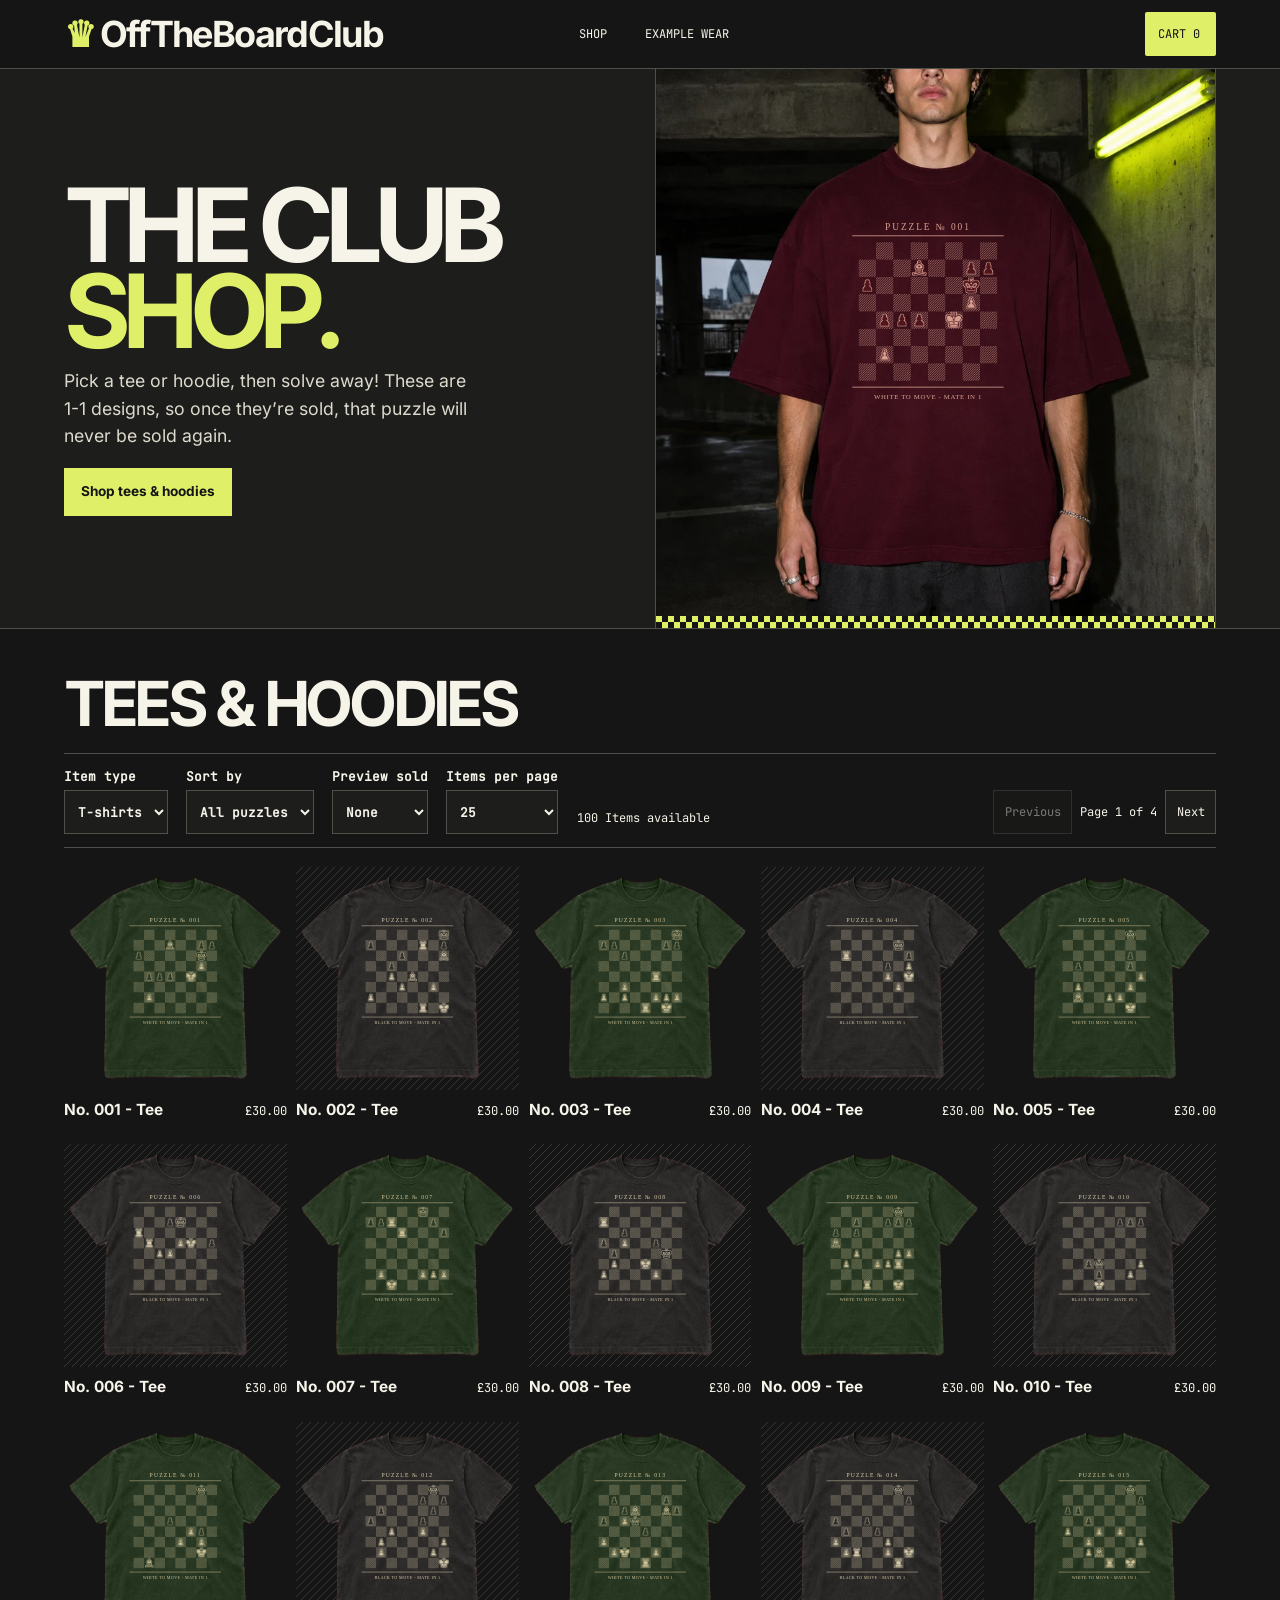
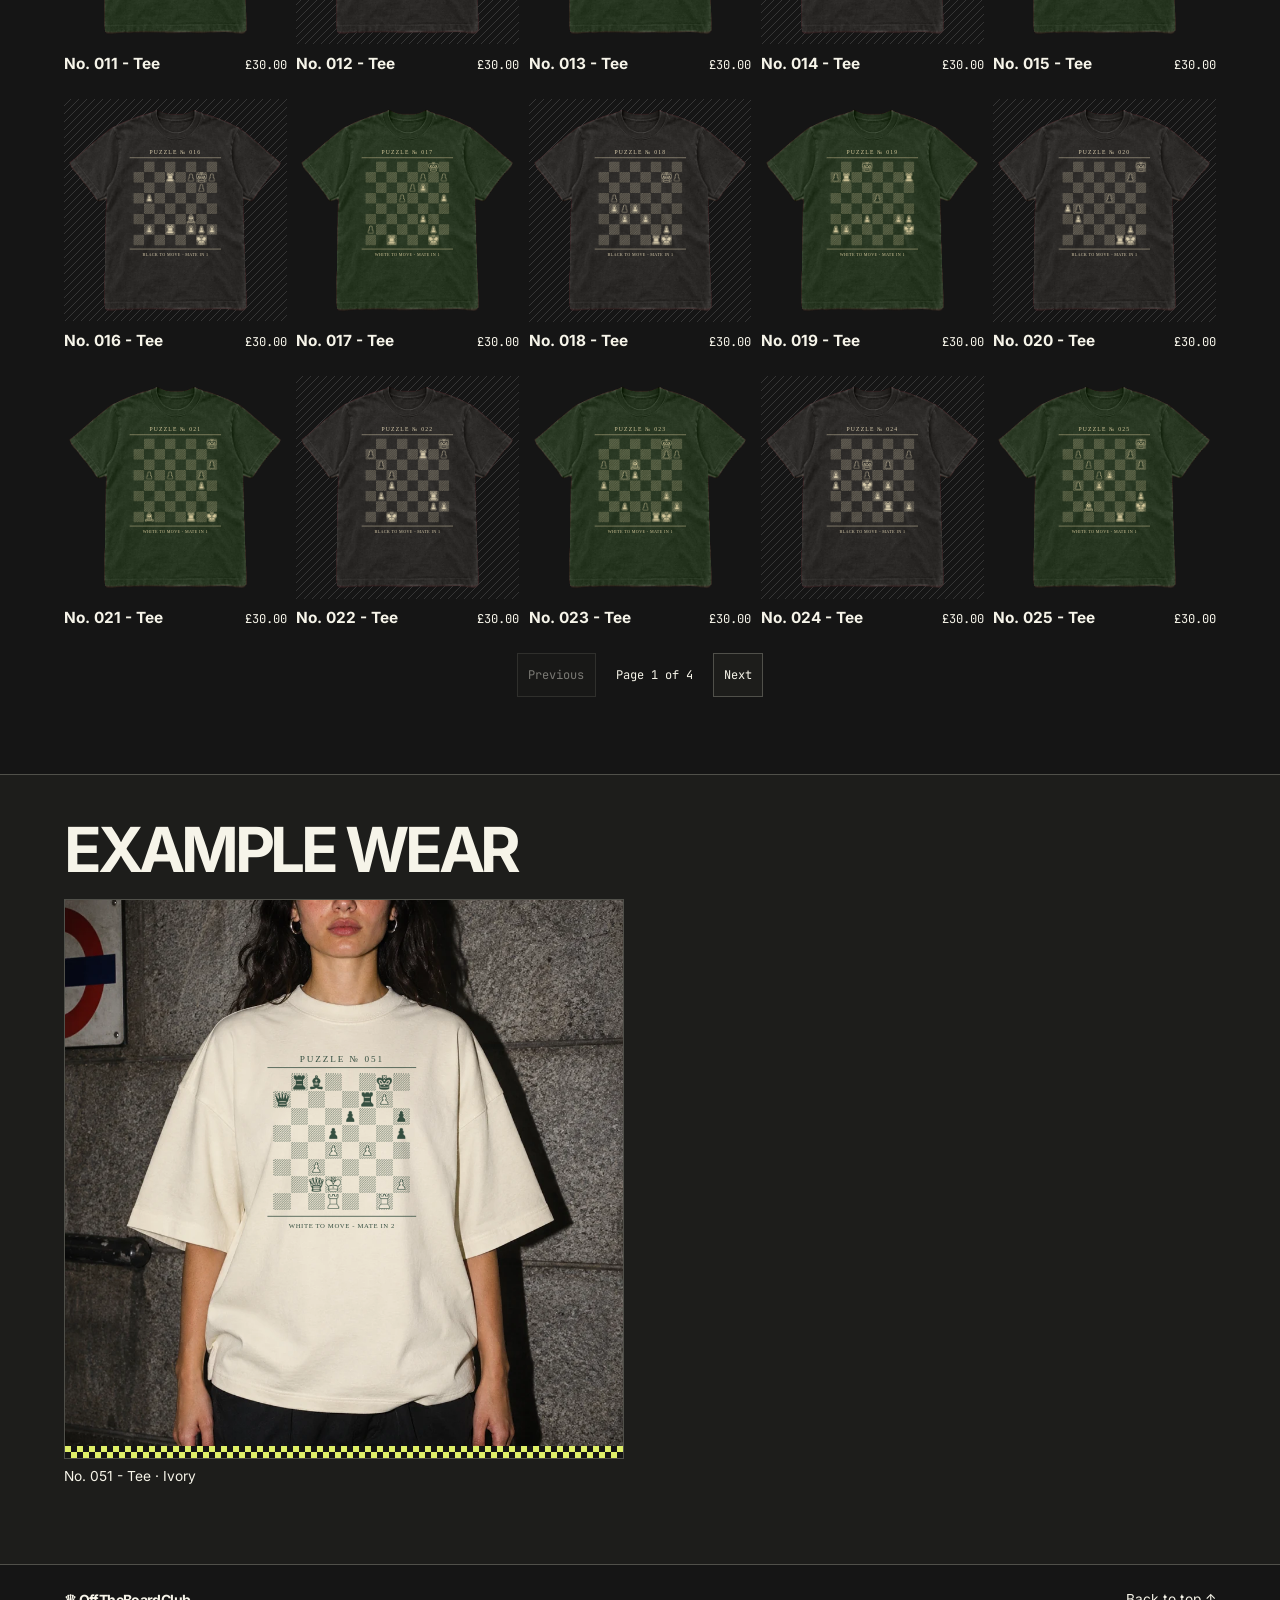
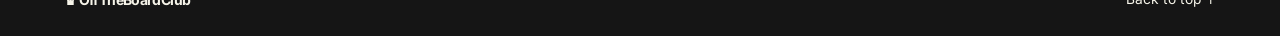
==== index.html @ acf8b376 "Right-align top catalogue pagination" ====
<!doctype html>
<html lang="en-GB">
<head>
  <meta charset="utf-8">
  <meta name="viewport" content="width=device-width, initial-scale=1, viewport-fit=cover">
  <meta name="description" content="OffTheBoardClub puzzle tees, hoodies, and an interactive chess puzzle.">
  <title>The Club Shop — OffTheBoardClub</title>
  <link rel="stylesheet" href="store.css?v=17">
  <link rel="stylesheet" href="editions.css?v=31">
  <link rel="stylesheet" href="streetwear.css?v=29">
  <script defer src="catalog.js?v=56"></script>
  <script defer src="store.js?v=60"></script>
  <script defer src="editions.js?v=62"></script>
</head>
<body class="postal streetwear" data-edition="club-shop">
<svg class="print-ink-definitions" aria-hidden="true" width="0" height="0">
  <defs>
    <filter id="print-ink-queen" x="0" y="0" width="100%" height="100%" color-interpolation-filters="sRGB"><feColorMatrix type="matrix" values="0 0 0 0 0.9098 0 0 0 0 0.6941 0 0 0 0 0.6235 -.2126 -.7152 -.0722 0 1"/></filter>
    <filter id="print-ink-pawn" x="0" y="0" width="100%" height="100%" color-interpolation-filters="sRGB"><feColorMatrix type="matrix" values="0 0 0 0 0.5020 0 0 0 0 0.8706 0 0 0 0 0.8784 -.2126 -.7152 -.0722 0 1"/></filter>
    <filter id="print-ink-knight" x="0" y="0" width="100%" height="100%" color-interpolation-filters="sRGB"><feColorMatrix type="matrix" values="0 0 0 0 0.9255 0 0 0 0 0.8745 0 0 0 0 0.7412 -.2126 -.7152 -.0722 0 1"/></filter>
    <filter id="print-ink-rook" x="0" y="0" width="100%" height="100%" color-interpolation-filters="sRGB"><feColorMatrix type="matrix" values="0 0 0 0 0.1373 0 0 0 0 0.2510 0 0 0 0 0.1961 -.2126 -.7152 -.0722 0 1"/></filter>
    <filter id="print-ink-forest" x="0" y="0" width="100%" height="100%" color-interpolation-filters="sRGB"><feColorMatrix type="matrix" values="0 0 0 0 0.8980 0 0 0 0 0.8392 0 0 0 0 0.6549 -.2126 -.7152 -.0722 0 1"/></filter>
    <filter id="print-ink-clay" x="0" y="0" width="100%" height="100%" color-interpolation-filters="sRGB"><feColorMatrix type="matrix" values="0 0 0 0 1.0000 0 0 0 0 0.9725 0 0 0 0 0.9216 -.2126 -.7152 -.0722 0 1"/></filter>
    <filter id="print-ink-oatmeal" x="0" y="0" width="100%" height="100%" color-interpolation-filters="sRGB"><feColorMatrix type="matrix" values="0 0 0 0 0.3373 0 0 0 0 0.2000 0 0 0 0 0.1608 -.2126 -.7152 -.0722 0 1"/></filter>
    <filter id="print-ink-coffee" x="0" y="0" width="100%" height="100%" color-interpolation-filters="sRGB"><feColorMatrix type="matrix" values="0 0 0 0 0.9059 0 0 0 0 0.7451 0 0 0 0 0.5176 -.2126 -.7152 -.0722 0 1"/></filter>
    <filter id="print-ink-hoodie-black" x="0" y="0" width="100%" height="100%" color-interpolation-filters="sRGB"><feColorMatrix type="matrix" values="0 0 0 0 0.9255 0 0 0 0 0.8745 0 0 0 0 0.7412 -.2126 -.7152 -.0722 0 1"/></filter>
    <filter id="print-ink-hoodie-oxblood" x="0" y="0" width="100%" height="100%" color-interpolation-filters="sRGB"><feColorMatrix type="matrix" values="0 0 0 0 0.9098 0 0 0 0 0.6941 0 0 0 0 0.6235 -.2126 -.7152 -.0722 0 1"/></filter>
    <filter id="print-ink-hoodie-forest" x="0" y="0" width="100%" height="100%" color-interpolation-filters="sRGB"><feColorMatrix type="matrix" values="0 0 0 0 0.8980 0 0 0 0 0.8392 0 0 0 0 0.6549 -.2126 -.7152 -.0722 0 1"/></filter>
    <filter id="print-ink-hoodie-oatmeal" x="0" y="0" width="100%" height="100%" color-interpolation-filters="sRGB"><feColorMatrix type="matrix" values="0 0 0 0 0.3373 0 0 0 0 0.2000 0 0 0 0 0.1608 -.2126 -.7152 -.0722 0 1"/></filter>
  </defs>
</svg>
<a class="skip" href="#main">Skip to content</a>
<div class="shop-shell" id="page-top">
  <header class="site-header">
    <a class="wordmark" href="index.html"><span aria-hidden="true">♛</span> <span class="wordmark-name">OffTheBoardClub</span></a>
    <nav class="section-nav" aria-label="On this page"><a href="#collection">Shop</a><a href="#lookbook">Example wear</a></nav>
    <div class="masthead-actions">
      <button class="bag-button" id="open-bag" type="button">Cart <span id="bag-count">0</span></button>
    </div>
  </header>
  <main id="main">
    <section class="edition-hero shop-hero" aria-labelledby="heading">
      <div class="edition-copy">
        <h1 id="heading"><span>The Club</span> <span>Shop.</span></h1>
        <p>Pick a tee or hoodie, then solve away! These are 1-1 designs, so once they’re sold, that puzzle will never be sold again.</p>
        <a class="button" href="#collection">Shop tees &amp; hoodies</a>
      </div>
      <figure><a class="puzzle-photo-link" href="puzzle/index.html?puzzle=001&amp;product=queen" aria-label="View No. 001 - Tee, Oxblood"><svg class="tee-preview" role="img" aria-label="No. 001 - Tee in Oxblood on a model: White to move · mate in 1, Puzzle ledger" viewBox="0 0 512 512" width="512" height="512">
    <image href="assets/streetwear-oxblood.webp" width="512" height="512"/>
    <g transform="translate(249 222) scale(.66) translate(-256 -240)">
      <svg x="160" y="144" width="192" height="192" viewBox="0 0 768 768" opacity=".9">
    <image href="assets/chess-template/board.png" width="768" height="768" filter="url(#print-ink-queen)"/>
    <image href="assets/chess-template/white-bishop.png" x="288" y="96" width="96" height="96" filter="url(#piece-ink-queen)"/><image href="assets/chess-template/black-pawn.png" x="576" y="96" width="96" height="96" filter="url(#piece-ink-queen)"/><image href="assets/chess-template/black-pawn.png" x="672" y="96" width="96" height="96" filter="url(#piece-ink-queen)"/><image href="assets/chess-template/black-pawn.png" x="0" y="192" width="96" height="96" filter="url(#piece-ink-queen)"/><image href="assets/chess-template/black-king.png" x="576" y="192" width="96" height="96" filter="url(#piece-ink-queen)"/><image href="assets/chess-template/white-pawn.png" x="576" y="288" width="96" height="96" filter="url(#piece-ink-queen)"/><image href="assets/chess-template/black-pawn.png" x="96" y="384" width="96" height="96" filter="url(#piece-ink-queen)"/><image href="assets/chess-template/black-pawn.png" x="192" y="384" width="96" height="96" filter="url(#piece-ink-queen)"/><image href="assets/chess-template/black-pawn.png" x="288" y="384" width="96" height="96" filter="url(#piece-ink-queen)"/><image href="assets/chess-template/white-king.png" x="480" y="384" width="96" height="96" filter="url(#piece-ink-queen)"/><image href="assets/chess-template/white-pawn.png" x="96" y="576" width="96" height="96" filter="url(#piece-ink-queen)"/>
  </svg>
      <g fill="#e8b19f" opacity=".9" text-anchor="middle" font-family="Georgia, serif">
      <text x="256" y="127" font-size="13" letter-spacing="2.7">PUZZLE № 001</text>
      <path d="M151 135H361M151 345H361" stroke="#e8b19f" stroke-width="1.1"/>
      <text x="256" y="362" font-size="9.5" letter-spacing=".85">WHITE TO MOVE - MATE IN 1</text>
    </g>
    </g>
  </svg></a></figure>
    </section>
    <section class="collection" id="collection">
      <header class="section-header"><h2 id="catalogue-title" tabindex="-1">Tees &amp; hoodies</h2></header>
      <div class="catalog-tools" aria-label="Catalogue controls">
        <label>Item type<select id="filter-garment"><option value="tee">T-shirts</option><option value="hoodie">Hoodies</option></select></label>
        <label>Sort by<select id="filter-mate"><option value="">All puzzles</option><option value="1">Mate in 1</option><option value="2">Mate in 2</option></select></label>
        <label>Preview sold<select id="preview-sold"><option value="">None</option></select></label>
        <label>Items per page<select id="catalog-page-size"><option value="25">25</option><option value="50">50</option><option value="100">100</option></select></label>
        <p id="catalog-count" role="status">100 Items available</p>
        <nav class="catalogue-pages catalogue-pages--top" data-catalog-pages aria-label="Catalogue pages above items" hidden>
          <button data-page-step="-1" type="button" aria-controls="products">Previous</button>
          <span data-catalog-page-status role="status"></span>
          <button data-page-step="1" type="button" aria-controls="products">Next</button>
        </nav>
      </div>
      <div id="products" class="products" data-checker-products data-puzzle-catalogue></div>
      <nav class="catalogue-pages" data-catalog-pages aria-label="Catalogue pages below items" hidden>
        <button data-page-step="-1" type="button" aria-controls="products">Previous</button>
        <span data-catalog-page-status></span>
        <button data-page-step="1" type="button" aria-controls="products">Next</button>
      </nav>
    </section>
    <section class="collection lookbook" id="lookbook">
      <header class="section-header"><h2>Example wear</h2></header>
      <div class="lookbook-grid">
        <figure data-worn-look="streetwear-ivory"></figure>
        <figure data-worn-look="streetwear-forest" data-hoodie-look hidden></figure>
      </div>
    </section>
  </main>
  <footer><span class="wordmark">♛ OffTheBoardClub</span><a href="#page-top">Back to top ↑</a></footer>
</div>
<dialog id="bag-dialog" aria-labelledby="bag-title"></dialog>
<div class="sr-only" id="status" role="status"></div>
</body>
</html>
---- store.css ----
@font-face{font-family:Inter;src:url(assets/Inter-400.woff2);font-weight:400;font-display:swap}
@font-face{font-family:Inter;src:url(assets/Inter-700.woff2);font-weight:700;font-display:swap}
@font-face{font-family:Garamond;src:url(assets/EBGaramond-400.woff2);font-display:swap}
@font-face{font-family:JetBrains;src:url(assets/JetBrainsMono-400.woff2);font-display:swap}
:root{--sans:Inter,Arial,sans-serif;--serif:Garamond,Georgia,serif;--mono:JetBrains,monospace}
*{box-sizing:border-box}
body{margin:0;background:var(--page);color:var(--ink);font:16px/1.55 var(--sans)}
a{color:inherit;text-underline-offset:.3em}
button{font:inherit;color:inherit;cursor:pointer}
button:disabled{opacity:.45;cursor:default}
button:focus-visible,a:focus-visible,input:focus-visible+span{outline:2px solid var(--ink);outline-offset:4px}
img{display:block;width:100%;height:auto}
h1,h2,h3,p,figure{margin:0}
h1,h2{font-family:var(--display,var(--sans));font-weight:var(--weight,700);line-height:.94;letter-spacing:var(--tracking,-.065em)}
h1{font-size:clamp(3.3rem,7.6vw,8rem)}
h2{font-size:clamp(2.35rem,5.6vw,5.5rem)}
.sr-only,.skip:not(:focus){position:absolute;width:1px;height:1px;overflow:hidden;clip-path:inset(50%)}
.skip:focus{position:absolute;z-index:3;top:.6rem;left:.6rem;padding:.65rem;background:var(--page)}
.site-header,footer{display:flex;align-items:center;justify-content:space-between;gap:1.25rem;padding:1.15rem var(--gutter);border-bottom:1px solid var(--line)}
.site-header nav{display:flex;gap:clamp(1rem,3vw,3rem)}
.site-header nav a,footer a{font-size:.86rem;text-decoration:none}
.site-header nav a:hover,footer a:hover{text-decoration:underline}
.wordmark{font-size:clamp(1rem,2.15vw,1.65rem);font-weight:700;text-decoration:none;letter-spacing:-.06em;line-height:1}
.bag-button{border:1px solid var(--line);background:transparent;padding:.55rem .8rem;white-space:nowrap}
.bag-button span{font-family:var(--mono);margin-left:.25rem}
.hero-copy{position:relative;z-index:1}
.eyebrow{font: .72rem/1.4 var(--mono);letter-spacing:.095em;text-transform:uppercase}
.hero h1{margin:1.1rem 0 1.3rem}
.intro{max-width:32ch}
.button{display:inline-flex;justify-content:space-between;align-items:center;gap:1.4rem;padding:.78rem 1rem;border:1px solid transparent;background:var(--accent);color:var(--on-accent);text-decoration:none;font-weight:700}
.button:hover{filter:brightness(.88)}
.hero .button{margin-top:1.65rem}
.campaign{position:relative;overflow:hidden;min-width:0}
.campaign img{height:100%;object-fit:cover}
.campaign figcaption{position:absolute;bottom:0;left:0;display:flex;justify-content:space-between;gap:1rem;width:100%;padding:.6rem .85rem;background:var(--caption,#141414);color:var(--caption-ink,#fff);font:.7rem/1.3 var(--mono)}
.collection{padding:clamp(2.6rem,6vw,6.5rem) var(--gutter)}
.section-header{display:flex;align-items:end;justify-content:space-between;gap:1rem;margin-bottom:1.75rem}
.section-header p{font:.72rem/1.35 var(--mono)}
.products{display:grid;grid-template-columns:repeat(4,minmax(0,1fr));gap:clamp(.75rem,2vw,2rem)}
.product{min-width:0}
.product-photo{display:block;width:100%;padding:0;border:0;background:#d6cbc0;overflow:hidden}
.product-photo .tee-preview{transition:transform .3s ease}
.product-photo:hover .tee-preview{transform:scale(1.045)}
.product-info{display:grid;grid-template-columns:1fr auto;gap:.2rem .55rem;margin:.8rem 0;font-size:.9rem}
.product-info h3{font-size:inherit;line-height:1.3}
.product-info p{font-size:.8rem}
.product-info>span{font-family:var(--mono);font-size:.76rem}
.quick{display:flex;justify-content:space-between;align-items:center;min-height:44px;width:100%;padding:.45rem 0;border:0;border-top:1px solid var(--line);background:none;text-align:left;font-size:.82rem}
.quick:hover{text-decoration:underline}
.story{display:grid;grid-template-columns:1fr 1fr;align-items:center;gap:clamp(1.5rem,6vw,7rem);padding:clamp(2rem,5vw,5rem) var(--gutter);background:var(--panel)}
.story img{aspect-ratio:4/3;object-fit:cover}
.story h2{margin:.65rem 0 1rem}
.story p:not(.eyebrow){max-width:45ch}
.story a{display:inline-block;margin-top:1.1rem;font-size:.9rem}
footer{border-top:1px solid var(--line);border-bottom:0;padding-block:1.7rem}
dialog{color:var(--ink);background:var(--page);border:1px solid var(--line);max-height:calc(100dvh - 2rem);padding:0;overscroll-behavior:contain}
dialog::backdrop{background:#08080ac2}
dialog .close{position:absolute;top:.55rem;right:.55rem;z-index:1;width:44px;height:44px;border:1px solid var(--line);background:var(--page);font-size:1.55rem;line-height:1}
#product-dialog{width:min(760px,calc(100% - 2rem))}
#product-dialog[open]{display:grid;grid-template-columns:1fr 1fr;align-items:center}
.product-detail{padding:2.5rem 1.45rem 1.5rem}
dialog h2{font-size:clamp(2rem,4vw,3.25rem);margin:.3rem 0 .85rem}
.product-detail p+p{margin-top:.65rem}
fieldset{border:0;padding:0;margin:1rem 0 .7rem}
legend{padding:0;margin-bottom:.45rem;font-weight:700;font-size:.85rem}
.sizes{display:flex;flex-wrap:wrap;gap:.35rem}
.sizes label{position:relative;cursor:pointer}
.sizes input{position:absolute;opacity:0}
.sizes span{display:grid;place-items:center;min-width:43px;min-height:43px;border:1px solid var(--line);font-size:.8rem}
.sizes input:checked+span{background:var(--accent);color:var(--on-accent)}
#size-status{block-size:2lh;overflow:auto;font-size:.78rem;}
#bag-dialog{width:min(500px,100%);max-width:100%;height:100dvh;max-height:100dvh;margin:0 0 0 auto;padding:3.5rem 1.4rem 1.4rem}
#bag-dialog .button{margin-top:1rem;width:100%}
.bag-list{list-style:none;padding:0;margin:1.4rem 0}
.bag-line{display:grid;grid-template-columns:64px minmax(0,1fr) auto;gap:.65rem;padding:.85rem 0;border-top:1px solid var(--line);font-size:.9rem}
.bag-line p{font-size:.8rem}
.quantity{display:flex;gap:.6rem;align-items:center;margin-top:.4rem}
.quantity button{font-size:1.1rem;width:44px;height:44px;background:none;border:1px solid var(--line)}
.subtotal{display:flex;justify-content:space-between;border-top:1px solid var(--line);padding-top:.75rem;margin-bottom:.85rem}

.postal{--page:#f4e6d2;--ink:#542719;--line:#a67863;--panel:#e8cbb0;--accent:#812c26;--on-accent:#fff5e7;--gutter:clamp(1rem,6vw,7rem);--display:var(--serif);--weight:400;--tracking:-.055em;--caption:#7b2f25;--caption-ink:#fff5e7}
.postal .site-header{border-top:7px solid var(--ink)}
.postal .wordmark{font:400 clamp(1.2rem,3vw,2.05rem)/1 var(--serif)}
.postal .hero{padding:clamp(1.1rem,4.5vw,4.5rem) var(--gutter);background:repeating-linear-gradient(0deg,#0000 0 5px,#6c301106 5px 6px)}
.postal-card{display:grid;grid-template-columns:1fr .93fr;align-items:stretch;padding:clamp(.55rem,2vw,1.35rem);transform:rotate(var(--postcard-angle,0deg));border:1px solid var(--line);background:#fbefdb;box-shadow:6px 6px 0 #6e3e3422}
.postal .hero-copy{align-self:center;padding:clamp(1.2rem,5vw,5.5rem)}
.postal .campaign{min-height:430px;border:5px solid #fbefdb;outline:1px dashed var(--line);outline-offset:-1px}
.postal .campaign img{position:absolute;inset:0;object-position:center 35%}
.postal .collection{border-top:1px dashed var(--line)}
.postal .products{grid-template-columns:repeat(2,minmax(0,1fr));max-width:960px;margin:auto;gap:clamp(1rem,3vw,2.5rem)}
.postal .product{padding:.65rem;background:#fbefdb;border:1px solid var(--line)}
.postal .story img{filter:sepia(.35)}
---- editions.css ----
.postal {
  --page: #faf5ec;
  --panel: #f3e8d7;
  --ink: #37231d;
  --line: #b99e89;
  --accent: #792e2c;
  --on-accent: #fff8ed;
  --paper-light: #fffbf4;
  --oxblood: #742b2c;
  --content-width: 72rem;
  --edge-space: clamp(.875rem, 4.4vw, 3.25rem);
  --gutter: max(var(--edge-space), calc((100% - var(--content-width)) / 2));
  --section-space: clamp(2.75rem, 6vw, 5.75rem);
  --column-gap: clamp(1.5rem, 5vw, 4.75rem);
  --card-gap: clamp(.75rem, 2.5vw, 2rem);
  --control-height: 2.75rem;
  --control-gap: clamp(.25rem, .8vw, .75rem);
  --nav-cell: clamp(4.25rem, 7vw, 6rem);
}
.folio-page > .site-header {
  z-index: 4;
  display: grid;
  /* Equal flanks hold the navigation on the content midpoint. */
  grid-template-columns: minmax(0, 1fr) max-content minmax(0, 1fr);
  grid-template-areas: "brand navigation actions";
  gap: .25rem var(--control-gap);
  min-height: 4rem;
  padding-block: .5rem;
  border-top: 0;
  border-color: #d9c7b8;
}
.postal .wordmark { font-size: clamp(1.25rem, 2.85vw, 1.85rem); letter-spacing: -.045em; }
.postal .site-header .wordmark {
  grid-area: brand;
  display: inline-flex;
  align-items: center;
  gap: .32rem;
  width: fit-content;
  max-width: 100%;
  min-height: var(--control-height);
  font-size: clamp(1.5625rem, 3.5625vw, 2.3125rem);
}
.site-header .wordmark [aria-hidden="true"] { color: var(--accent); }
.wordmark-name { min-width: 0; }
.wordmark-name small {
  display: block;
  margin-top: .2rem;
  font-size: .55em;
  letter-spacing: normal;
  line-height: 1.15;
}
.site-header .section-nav {
  grid-area: navigation;
  display: grid;
  grid-auto-flow: column;
  grid-auto-columns: var(--nav-cell);
  justify-self: center;
  align-items: center;
  gap: var(--control-gap);
}
.masthead-actions {
  grid-area: actions;
  display: flex;
  align-items: center;
  justify-self: end;
  gap: var(--control-gap);
}
.section-nav a, .edition-menu summary {
  display: inline-flex;
  align-items: center;
  justify-content: center;
  gap: .32rem;
  min-height: var(--control-height);
  padding-inline: .56rem;
  border-radius: 2px;
  font-size: .82rem;
  white-space: nowrap;
}
.site-header .section-nav a:hover, .edition-menu summary:hover,
.section-nav a[aria-current="location"], .edition-menu[open] summary {
  background: var(--panel);
  color: var(--accent);
  text-decoration: none;
}
.section-nav a[aria-current="location"] { box-shadow: inset 0 -2px var(--accent); }
.edition-menu { position: relative; }
.edition-menu summary { cursor: pointer; list-style: none; }
.edition-menu summary::-webkit-details-marker { display: none; }
.edition-menu[open] summary span { transform: rotate(180deg); }
.edition-menu summary:focus-visible { outline: 2px solid var(--ink); outline-offset: 2px; }
.edition-menu ul {
  position: absolute;
  right: 0;
  top: calc(100% + .35rem);
  width: max-content;
  min-width: 11rem;
  margin: 0;
  padding: .3rem;
  list-style: none;
  border: 1px solid var(--line);
  background: var(--paper-light);
  box-shadow: 0 6px 22px #4a201820;
}
.edition-menu li a {
  display: flex;
  align-items: center;
  min-height: 42px;
  padding: .45rem .65rem;
  font-size: .82rem;
  text-decoration: none;
}
.edition-menu li a:hover, .edition-menu a[aria-current="page"] { background: var(--panel); text-decoration: underline; }
.edition-menu-overview { margin-top: .2rem; border-top: 1px solid #d9c7b8; }
.postal .bag-button {
  display: inline-flex;
  align-items: center;
  justify-content: center;
  min-height: var(--control-height);
  white-space: nowrap;
  font-variant-numeric: tabular-nums;
  padding: .4rem .75rem;
  border-color: transparent;
  border-radius: 2px;
  background: var(--accent);
  color: var(--on-accent);
  font-size: .8rem;
}
.postal .bag-button:hover { background: #632524; }
.bag-button span { margin-left: .2rem; min-inline-size: 2ch; text-align: center; }
.postal footer { border-color: #d9c7b8; }

.edition-hero {
  display: grid;
  align-items: center;
  gap: var(--column-gap);
  padding: var(--section-space) var(--gutter);
}
.edition-copy h1, [data-edition="problem-sheet"] #puzzle-title {
  margin: 0 0 .85rem;
  font-size: clamp(3.25rem, 7.35vw, 7.35rem);
  line-height: .86;
  letter-spacing: -.068em;
}
.edition-copy h1 em { color: var(--accent); font-weight: inherit; }
.edition-copy > p {
  max-width: 34ch;
  font-size: clamp(.95rem, 1.4vw, 1.1rem);
  line-height: 1.55;
}
.edition-copy .button { margin-top: 1.15rem; }
.button { min-height: var(--control-height); border-radius: 2px; font-size: .85rem; }
.edition-hero figure { min-width: 0; }
.edition-hero figcaption { font: .72rem/1.45 var(--mono); }
.postal .collection {
  padding: var(--section-space) var(--gutter);
  border-top: 1px solid #d9c7b8;
}
.postal .section-header { margin-bottom: 1.3rem; }
.postal .section-header h2, .fit-sheet h2, .puzzle-copy h2 { font-size: clamp(2.35rem, 4.85vw, 4.65rem); }
.postal .products {
  grid-template-columns: repeat(4, minmax(0, 1fr));
  gap: var(--card-gap);
  max-width: none;
}
.postal .product {
  display: grid;
  grid-template-rows: auto 1fr auto;
  padding: 0;
  border: 0;
  background: none;
}
.postal .product-photo { border-radius: 2px; }
.postal .product-photo:focus-visible .tee-preview { transform: scale(1.045); }
.print-ink-definitions { position: absolute; }
.tee-preview {
  display: block;
  width: 100%;
  height: auto;
  aspect-ratio: 1;
  background: #e9daca;
}
.print-field { display: grid; gap: .3rem; margin-top: .7rem; font-size: .82rem; font-weight: 700; }
.print-field select { width: 100%; min-width: 0; font-weight: 400; }
.product-visual { min-width: 0; }
.bag-line .tee-preview { align-self: start; }
.product-detail { min-width: 0; }

.postal .product-info { margin: .8rem 0 .45rem; }
.postal .product-info h3 { font-size: .88rem; }
.postal .quick { font: .79rem var(--sans); }
.postal .product[hidden], .postcard-faces [hidden], .puzzle-stamp[hidden] { display: none; }

.postal select, .postal input[type="number"] {
  min-height: var(--control-height);
  max-width: 100%;
  padding: .4rem .55rem;
  border: 1px solid var(--line);
  border-radius: 2px;
  background: var(--paper-light);
  color: var(--ink);
  font: inherit;
}
.postal :is(select, input):focus-visible { outline: 2px solid var(--ink); outline-offset: 2px; }
.postal .chess-puzzle {
  gap: var(--column-gap);
  padding: var(--section-space) var(--gutter);
  border-block: 1px solid #d9c7b8;
}
.puzzle-copy h2 { margin-top: 0; }
.puzzle-credit { font-size: .76rem; }
.puzzle-actions button { border-radius: 2px; font-size: .77rem; }
.puzzle-board { width: min(100%, 25rem); box-shadow: none; }
.puzzle-result {
  position: relative;
  display: grid;
  justify-items: start;
  gap: .5rem;
}
.puzzle-result:has(.promotion-choices:not([hidden])) {
  padding-top: .75rem;
}
.puzzle-result:has(.puzzle-feedback:not(:empty), .puzzle-stamp:not([hidden])) {
  padding-top: calc(1.5rem + 1px);
}
.puzzle-result::before {
  content: "";
  position: absolute;
  inset: .75rem 0 auto;
  border-top: 1px solid var(--line);
  opacity: 0;
  pointer-events: none;
}
.puzzle-result:has(.puzzle-feedback:not(:empty), .puzzle-stamp:not([hidden]))::before {
  opacity: 1;
}
@media (prefers-reduced-motion: no-preference) {
  .puzzle-result::before { transition: opacity .2s ease; }
}
.puzzle-result .puzzle-feedback {
  min-height: 0;
  margin: 0;
  font-size: .86rem;
}
/* Keep the empty live region mounted without reserving space for it. */
.puzzle-result .puzzle-feedback:empty { position: absolute; }
.puzzle-result .promotion-choices {
  grid-template-columns: repeat(4, minmax(0, 1fr));
  width: min(100%, 19rem);
  margin: 0;
}
.puzzle-result .promotion-choices:not([hidden]) { display: grid; }
.puzzle-result .promotion-choices button { padding-inline: .25rem; }
.puzzle-stamp {
  display: inline-block;
  padding: .2rem .35rem;
  border: 1px solid currentColor;
  color: var(--oxblood);
  font: .7rem var(--mono);
  letter-spacing: .1em;
  text-transform: uppercase;
}

.dispatch-hero {
  grid-template-columns: minmax(0, .82fr) minmax(0, 1.18fr);
  min-height: clamp(24rem, 46vw, 40rem);
}
.dispatch-card { background: var(--paper-light); padding: .48rem .48rem 0; }
.postcard-faces { display: grid; aspect-ratio: 1; }
.postcard-front, .postcard-back { grid-area: 1 / 1; }
.postcard-back {
  padding: clamp(1rem, 3vw, 2.75rem);
  border: 1px solid #d9c7b8;
  font: clamp(1.1rem, 2.4vw, 2.05rem)/1.12 var(--serif);
}
.postcard-back p + p { margin-top: .75em; }
.postmark {
  float: right;
  padding: .35rem .45rem;
  margin: 0 0 .4rem .5rem;
  border: 1px solid currentColor;
  color: var(--oxblood);
  text-align: center;
  font: clamp(.52rem, .9vw, .65rem)/1.2 var(--mono);
}
.dispatch-card figcaption, .print-proof figcaption {
  display: flex;
  align-items: center;
  justify-content: space-between;
  gap: .5rem;
  padding-inline: .25rem;
}
.dispatch-card figcaption button, .print-proof figcaption button {
  min-height: var(--control-height);
  padding: .35rem 0;
  border: 0;
  background: none;
  color: var(--accent);
  text-align: left;
}
.dispatch-card figcaption button:hover, .print-proof figcaption button:hover { text-decoration: underline; }

.shop-hero {
  grid-template-columns: minmax(0, 1.5fr) minmax(0, 1fr);
  padding-block: clamp(1.4rem, 3.7vw, 3rem);
  background: var(--panel);
}
.shop-hero h1 { font-size: clamp(2.9rem, 6.2vw, 5.8rem); }
.shop-hero figure { width: min(100%, 15rem); justify-self: end; }
[data-edition="club-shop"] .collection { padding-top: clamp(1.8rem, 3.6vw, 3rem); }
.catalog-tools { display: flex; flex-wrap: wrap; gap: .65rem 1.15rem; align-items: end; margin-bottom: 1.2rem; }
.catalog-tools label { display: grid; gap: .22rem; font-size: .8rem; font-weight: 700; }
.catalog-tools p { margin: 0 0 .5rem auto; font: .75rem var(--mono); }

.proof-hero { grid-template-columns: minmax(0, .9fr) minmax(0, 1.1fr); background: #f7efe2; }
.proof-label { display: grid; gap: .3rem; max-width: 19rem; margin-top: .85rem; font-size: .82rem; font-weight: 700; }
.proof-label select { width: 100%; }
#proof-caption { margin-top: .65rem; font-size: .89rem; block-size: 3lh; overflow: auto; }
.print-proof { width: min(100%, 33rem); justify-self: center; }
.proof-window { overflow: hidden; border-radius: 2px; }
#proof-image { transform-origin: 50% 40%; }
.proof-window .enlarged { transform: scale(1.9); }
.print-proof figcaption { justify-content: flex-end; }
.ledger-controls {
  display: flex;
  flex-wrap: wrap;
  align-items: center;
  justify-content: space-between;
  gap: var(--control-gap);
  margin-bottom: 1.25rem;
}
.ledger-controls button {
  min-height: var(--control-height);
  padding: .4rem .65rem;
  background: var(--paper-light);
  border: 1px solid var(--line);
  border-radius: 2px;
  font-size: .8rem;
}
#ledger-page { font: .75rem var(--mono); }
.postal .products[data-ledger-collection] { grid-template-columns: repeat(5, minmax(0, 1fr)); }
[data-ledger-collection] .product-info p { grid-column: 1 / -1; }

[data-edition="problem-sheet"] .chess-puzzle {
  grid-template-columns: minmax(0, 1.1fr) minmax(0, .9fr);
  grid-template-areas: "board intro" "board tools";
  grid-template-rows: auto 1fr;
  align-items: start;
  row-gap: 1rem;
  background: var(--page);
  border-top: 0;
}
.problem-intro { grid-area: intro; align-self: end; }
.problem-tools { grid-area: tools; }
.problem-tools .puzzle-actions { margin-top: 0; }
[data-edition="problem-sheet"] .puzzle-board { grid-area: board; align-self: center; width: min(100%, 33rem); }
[data-edition="problem-sheet"] #puzzle-title { font-size: clamp(3.05rem, 6.4vw, 6.15rem); }
[data-edition="problem-sheet"] .collection { border-top: 0; }
.scorecard { margin-top: .9rem; max-width: 20rem; }
.scorecard h3 { font: 400 1.35rem var(--serif); margin-bottom: .25rem; }
.scorecard table, .fit-table { width: 100%; border-collapse: collapse; font-size: .82rem; }
.scorecard :is(th, td), .fit-table :is(th, td) { padding: .38rem .5rem; text-align: left; border-bottom: 1px solid #d9c7b8; }
.scorecard thead, .fit-table thead { border-top: 1px solid #d9c7b8; }
.scorecard td { font-family: var(--mono); }

.fit-hero { grid-template-columns: minmax(0, 1.05fr) minmax(0, .95fr); padding-block: clamp(1.85rem, 4vw, 3.75rem); }
.fit-hero figure { width: min(100%, 28rem); }
.fit-hero figcaption { margin-top: .46rem; }
.fit-sheet {
  display: grid;
  grid-template-columns: minmax(0, 1.15fr) minmax(0, .85fr);
  align-items: start;
  gap: var(--column-gap);
  padding: clamp(1.9rem, 4.5vw, 3.75rem) var(--gutter);
  background: var(--panel);
}
.fit-sheet h2 { margin-bottom: .55rem; }
.fit-sheet p { max-width: 37ch; }
#fit-form { margin-top: .9rem; }
#fit-form label { display: block; margin-bottom: .32rem; font-weight: 700; font-size: .84rem; }
.fit-inputs { display: flex; flex-wrap: wrap; gap: .45rem; }
.fit-inputs input { width: 6rem; }
#fit-result { margin-top: .55rem; block-size: 2lh; overflow: auto; font-size: .87rem; }
.fit-table caption { text-align: left; font: 1.5rem var(--serif); margin-bottom: .35rem; }

.editions-index { max-width: calc(var(--content-width) + 2 * var(--edge-space)); margin-inline: auto; padding: var(--section-space) var(--edge-space); }
.editions-index > a { font-size: .82rem; }
.editions-index h1 { margin: clamp(1.5rem, 4vw, 3.3rem) 0 .55rem; font-size: clamp(3.15rem, 7.2vw, 6.6rem); }
.index-intro { margin-bottom: clamp(1.3rem, 3.4vw, 2.7rem); }
.editions-index ul { display: grid; grid-template-columns: repeat(6, minmax(0, 1fr)); gap: var(--card-gap); margin: 0; padding: 0; list-style: none; }
.editions-index li { grid-column: span 2; }
.editions-index li:nth-child(-n+2) { grid-column: span 3; }
.editions-index li a { display: block; height: 100%; text-decoration: none; }
.editions-index li a:is(:hover, :focus-visible) h2 { text-decoration: underline; text-underline-offset: .18em; }
.editions-index li a > img { aspect-ratio: 1; object-fit: cover; object-position: center 40%; border-radius: 2px; }
.editions-index li div { padding: .75rem 0 .65rem; }
.editions-index h2 { margin-bottom: .28rem; font-size: clamp(1.6rem, 3vw, 2.7rem); }
.editions-index li p { font-size: .84rem; max-width: 38ch; }

@media (prefers-reduced-motion: no-preference) {
  html { scroll-behavior: smooth; }
  #proof-image { transition: transform .35s cubic-bezier(.2,.75,.25,1); }
  .edition-copy, #product-dialog[open], .puzzle-stamp:not([hidden]) { animation: edition-enter .38s ease-out both; }
  #bag-dialog[open] { animation: bag-enter .32s ease-out both; }
  @keyframes edition-enter { from { opacity: .5; translate: 0 7px; } to { opacity: 1; translate: 0 0; } }
  @keyframes bag-enter { from { opacity: .6; translate: 1.25rem 0; } to { opacity: 1; translate: 0 0; } }
}
@media (max-width: 1000px) {
  .postal .products[data-ledger-collection] { grid-template-columns: repeat(2, minmax(0, 1fr)); }
}
@media (max-width: 920px) {
  .postal .products { grid-template-columns: repeat(2, minmax(0, 1fr)); }
}
@media (max-width: 760px) {
  .folio-page > .site-header { grid-template-columns: minmax(0, 1fr) max-content; grid-template-areas: "brand actions" "navigation navigation"; }
  .site-header .section-nav { max-width: 100%; }
  .section-nav a, .edition-menu summary { padding-inline: .5rem; }
}
@media (max-width: 720px) {
  .edition-hero, .fit-sheet, [data-edition="problem-sheet"] .chess-puzzle { grid-template-columns: minmax(0, 1fr); }
  .fit-hero .edition-copy { grid-row: 1; }
  .dispatch-hero { min-height: 0; }
  .shop-hero { gap: 1rem; }
  .shop-hero figure { width: min(100%, 12rem); justify-self: start; }
  .postcard-faces { min-height: 11rem; }
  .postcard-back { font-size: clamp(1rem, 4vw, 1.55rem); }
  [data-edition="problem-sheet"] .chess-puzzle { grid-template-areas: "intro" "board" "tools"; }
  .editions-index ul { grid-template-columns: repeat(4, minmax(0, 1fr)); }
  .editions-index li:nth-child(n) { grid-column: span 2; }
  .editions-index li:last-child { grid-column: 2 / span 2; }
}
@media (max-width: 500px) {
  .section-nav a, .edition-menu summary { font-size: .75rem; }
  .section-header { display: block; }
  .product-info { grid-template-columns: minmax(0, 1fr); }
  .product-info > span { grid-row: 4; }
  #product-dialog[open] { grid-template-columns: 1fr; }
  .product-visual { width: min(100%, 29vh, 240px); justify-self: center; }
  .product-detail { padding: 1rem; }
  .catalog-tools { gap: .45rem; }
  .catalog-tools label { flex: 1 1 7rem; min-width: 0; }
  .catalog-tools select { width: 100%; }
  .catalog-tools p { margin: 0; flex: 0 0 100%; }
  .editions-index ul { grid-template-columns: 1fr; }
  .editions-index li:nth-child(n) { grid-column: 1; }
  #ledger-page { order: 1; flex: 0 0 100%; }
}

.lookbook-grid { display: grid; grid-template-columns: repeat(2, minmax(0, 1fr)); gap: var(--card-gap); }
.lookbook-grid figcaption { display: flex; justify-content: space-between; align-items: center; gap: 1rem; padding-top: .45rem; font-size: .86rem; }
.lookbook-grid .quick { width: auto; flex: 0 0 auto; gap: .7rem; border: 0; color: var(--accent); }
#fit-form .fit-garment { display: grid; gap: .3rem; max-width: 16rem; margin-bottom: .8rem; }
@media (max-width: 575px) {
  .lookbook-grid { grid-template-columns: minmax(0, 1fr); }
}

.puzzle-photo-link { display: block; }
.puzzle-number { margin-bottom: .6rem; color: var(--accent); font: .78rem var(--mono); }

.puzzle-shirt {
  grid-area: board;
  justify-self: center;
  align-self: center;
  width: min(100%, 33rem);
  min-width: 0;
}
.shirt-viewport { overflow: hidden; border-radius: 2px; }
.shirt-surface {
  --shirt-ink: #e8b19f;
  --shirt-fabric: #53161d;
  position: relative;
  color: var(--shirt-ink);
  --print-centre-x: 50%;
  --print-centre-y: 46.875%;
  transform-origin: var(--print-centre-x) var(--print-centre-y);
}
.shirt-viewport[data-zoomed="true"] .shirt-surface {
  transform: translate(calc(50% - var(--print-centre-x)), calc(50% - var(--print-centre-y)))
    scale(var(--print-zoom, 2));
}
[data-edition="problem-sheet"] .shirt-surface .puzzle-board {
  position: absolute;
  top: var(--print-top, 28.125%);
  left: var(--print-left, 31.25%);
  width: var(--print-width, 37.5%);
  border: 1px solid color-mix(in srgb, var(--shirt-ink) 50%, transparent);
  background: transparent;
}
.shirt-surface .puzzle-square { background: transparent; touch-action: manipulation; }
.shirt-surface .puzzle-square.dark {
  background: repeating-linear-gradient(135deg, transparent 0 2px, color-mix(in srgb, var(--shirt-ink) 35%, transparent) 2px 3px);
}
.shirt-surface .puzzle-square[data-rank]::before,
.shirt-surface .puzzle-square[data-file]::after { content: none; }
.shirt-surface .puzzle-piece { width: 100%; height: 100%; }
.shirt-surface .puzzle-piece img {
  width: 100%;
  height: 100%;
  object-fit: contain;
  filter: var(--piece-ink);
}
.shirt-surface .puzzle-square:is(:focus-visible, [aria-pressed="true"]) {
  outline: 1px solid var(--shirt-fabric);
  outline-offset: -1px;
  box-shadow: inset 0 0 0 2px var(--shirt-ink);
}
.shirt-surface .puzzle-square[draggable="true"] { cursor: grab; }
.shirt-surface .puzzle-square[draggable="true"]:active { cursor: grabbing; }
.puzzle-shirt figcaption {
  display: flex;
  align-items: center;
  justify-content: flex-end;
  gap: .75rem;
  font: .75rem/1.4 var(--mono);
}
.puzzle-shirt figcaption button {
  min-height: var(--control-height);
  border: 0;
  background: transparent;
  color: var(--accent);
}
.puzzle-shirt figcaption button:hover { text-decoration: underline; }
@media (prefers-reduced-motion: no-preference) {
  .shirt-surface { transition: transform .28s ease-out; }
}

.puzzle-purchase {
  margin-top: 1rem;
  padding-top: 1rem;
  border-top: 1px solid var(--line);
}
.purchase-options {
  display: grid;
  grid-template-columns: minmax(0, 1fr) auto;
  align-items: end;
  gap: .65rem;
  margin-top: .75rem;
}
.purchase-options fieldset { min-width: 0; margin: 0; }
.purchase-summary .sizes { flex-wrap: wrap; }
.purchase-summary h2 { font: 400 clamp(1.25rem, 2.25vw, 1.7rem)/1.04 var(--serif); letter-spacing: -.025em; }
.purchase-summary p { margin-top: .3rem; font: .8rem var(--mono); }
.purchase-summary .button { white-space: nowrap; gap: .5rem; }

.shirt-colours { min-width: 0; padding: 0; border: 0; margin: 0 0 .8rem; }
.shirt-colours legend { font: .76rem var(--mono); }
.shirt-swatches {
  display: grid;
  grid-template-columns: repeat(auto-fill, 2.2rem);
  max-width: calc(9 * 2.2rem + 8 * .25rem);
  gap: .25rem;
}
.shirt-swatches label {
  position: relative;
  display: grid;
  place-items: center;
  width: 2.2rem;
  height: 2.2rem;
  cursor: pointer;
}
.shirt-swatches input { position: absolute; opacity: 0; }
.shirt-swatch {
  width: 1.6rem;
  aspect-ratio: 1;
  border-radius: 50%;
  background: var(--swatch);
  border: 1px solid #37231d60;
}
.shirt-swatches input:checked + .shirt-swatch { outline: 1px solid var(--ink); outline-offset: 2px; }
.shirt-swatches input:focus-visible + .shirt-swatch { outline: 2px solid var(--accent); outline-offset: 3px; }

.promotion-choices[hidden] { display: none; }

.shirt-surface .puzzle-board[aria-busy="true"] { overflow: hidden; }
.puzzle-shirt figcaption { flex-wrap: wrap; }
.setup-controls { display: flex; flex-wrap: wrap; gap: .6rem; margin-inline-end: auto; }
.setup-controls:not(:has(button:not([hidden]))) { display: none; }

/* Keep the folio and full-height cart clear of phone cutouts and home indicators. */
.postal {
  padding: env(safe-area-inset-top) env(safe-area-inset-right)
    env(safe-area-inset-bottom) env(safe-area-inset-left);
}
#bag-dialog {
  padding-top: calc(3.5rem + env(safe-area-inset-top));
  padding-right: max(1.4rem, env(safe-area-inset-right));
  padding-bottom: max(1.4rem, env(safe-area-inset-bottom));
  padding-left: max(1.4rem, env(safe-area-inset-left));
}
#bag-dialog .close {
  top: calc(.55rem + env(safe-area-inset-top));
  right: max(.55rem, env(safe-area-inset-right));
}

@media (max-width: 600px) {
  .postal { --edge-space: clamp(.625rem, 3vw, 1rem); --section-space: 1.75rem; }
  .postal .folio-page { --folio-buffer: 5px; --folio-corner: 40px; }
  .postal h1, .postal h2 { overflow-wrap: anywhere; }
  .site-header .section-nav {
    grid-auto-flow: row;
    grid-auto-columns: auto;
    grid-template-columns: repeat(auto-fit, minmax(4.25rem, 1fr));
    width: 100%;
  }
  .site-header .section-nav a { white-space: normal; text-align: center; }
  .edition-menu li a { min-height: var(--control-height); }
  .postal :is(select, input[type="number"]) { font-size: 1rem; }
  .shirt-swatches {
    grid-template-columns: repeat(auto-fill, var(--control-height));
    max-width: 100%;
  }
  .shirt-swatches label { width: var(--control-height); height: var(--control-height); }
  .sizes span { min-width: var(--control-height); min-height: var(--control-height); }
  .purchase-options { align-items: start; }
  .purchase-summary .button { align-self: end; min-height: var(--control-height); }
}

@media (max-width: 380px) {
  .purchase-summary .button { padding-inline: .55rem; gap: .35rem; font-size: .8rem; }
  #bag-dialog .bag-line { grid-template-columns: 48px minmax(0, 1fr) auto; gap: .45rem; }
}
---- streetwear.css ----
.postal.streetwear {
  --page: #151515;
  --panel: #1d1d1b;
  --paper-light: #222220;
  --ink: #f6f4e9;
  --line: #50504a;
  --accent: #dfef68;
  --on-accent: #151515;
  --oxblood: #ffa05e;
  --display: var(--sans);
  --weight: 700;
  --edge-space: clamp(1rem, 3.6vw, 4rem);
  --section-space: clamp(2.75rem, 6vw, 6rem);
  color-scheme: dark;
}

.shop-shell { max-width: 100rem; margin-inline: auto; }
.streetwear .site-header {
  display: grid;
  grid-template-columns: minmax(0, 1fr) auto minmax(0, 1fr);
  grid-template-areas: "brand navigation actions";
  gap: .5rem;
  padding-block: .75rem;
  border-top: 0;
}
.streetwear .wordmark {
  font: 700 clamp(1.1rem, 2.5vw, 1.65rem)/1 var(--sans);
}
.streetwear .site-header .wordmark { font-size: clamp(1.35rem, 3vw, 2.25rem); }
.streetwear .wordmark small { font: .56rem/1.35 var(--mono); margin-top: .35rem; }
.streetwear .site-header .section-nav { gap: .25rem; }
.streetwear .section-nav a, .streetwear .bag-button {
  font: .75rem var(--mono);
  text-transform: uppercase;
}
.streetwear .bag-button:hover, .streetwear .button:hover { background: #f2ff91; filter: none; }
.streetwear footer {
  border-color: var(--line);
  padding-block: 1.5rem;
}
.streetwear footer .wordmark { max-width: 30ch; font-size: .875rem; line-height: 1.25; }
.streetwear footer a { text-align: end; }

.streetwear .shop-hero {
  grid-template-columns: minmax(0, 1fr) minmax(0, 1.04fr);
  gap: clamp(1.25rem, 4vw, 4.5rem);
  padding-block: 0;
}
.streetwear .edition-copy { padding-block: clamp(2.25rem, 6vw, 6rem); }
.streetwear .shop-hero h1 {
  font-size: clamp(3.25rem, 8vw, 7.5rem);
  line-height: .84;
  letter-spacing: -.09em;
  text-transform: uppercase;
}
.streetwear .shop-hero h1 span { display: block; }
.streetwear .shop-hero h1 span:last-child { color: var(--accent); }
.streetwear .edition-copy > p { max-width: 37ch; color: #dddacd; }
.streetwear .shop-hero figure {
  width: 100%;
  align-self: stretch;
  border-inline: 1px solid var(--line);
}
.streetwear .shop-hero figure a,
.streetwear .shop-hero figure svg { height: 100%; }
.streetwear .shop-hero figure svg { background: #25211e; }
.streetwear .button { border-radius: 0; }

.streetwear .collection { border-color: var(--line); }
.streetwear .section-header h2,
.streetwear[data-edition="problem-sheet"] #puzzle-title {
  text-transform: uppercase;
  line-height: .92;
  letter-spacing: -.07em;
}
.streetwear .catalog-tools {
  padding-block: .8rem;
  border-block: 1px solid var(--line);
}
.streetwear .catalog-tools label,
.streetwear .catalog-tools p {
  font-family: var(--mono);
}
.streetwear select {
  border-radius: 0;
  background: var(--panel);
}
.streetwear .products { gap: 1.5rem .6rem; }
.streetwear .product-photo,
.streetwear .lookbook-photo {
  border-radius: 0;
  overflow: hidden;
}
.streetwear .product-info {
  margin: .6rem 0 0;
  grid-template-columns: minmax(0, 1fr) auto;
  align-items: baseline;
}
.streetwear .product-info h3 { font-size: clamp(.8rem, 1.2vw, 1rem); }
.streetwear .product-info > span { grid-row: auto; }
.streetwear .product-info > p { grid-column: 1 / -1; color: #c9c6b9; }
.streetwear .lookbook { background: var(--panel); }

.streetwear[data-edition="problem-sheet"] .chess-puzzle {
  grid-template-columns: minmax(0, 1.2fr) minmax(0, .8fr);
  column-gap: clamp(1.5rem, 4vw, 4rem);
  padding-block: clamp(1.5rem, 4vw, 4rem);
  border-color: var(--line);
}
.streetwear .puzzle-shirt { width: 100%; }
.streetwear .shirt-viewport { border-radius: 0; }
.streetwear .puzzle-shirt figcaption { border-bottom: 1px solid var(--line); }
.streetwear .puzzle-actions button { border-radius: 0; }
.streetwear .purchase-summary h2 {
  font: 700 clamp(1.15rem, 2.2vw, 1.65rem)/1.1 var(--sans);
  letter-spacing: -.04em;
}
.streetwear .shirt-swatches input:checked + .shirt-swatch { outline-color: var(--accent); }

@media (max-width: 760px) {
  .streetwear .site-header { grid-template-columns: minmax(0, 1fr) auto; grid-template-areas: "brand actions" "navigation navigation"; }
  .streetwear .shop-hero,
  .streetwear[data-edition="problem-sheet"] .chess-puzzle { grid-template-columns: minmax(0, 1fr); }
  .streetwear[data-edition="problem-sheet"] .chess-puzzle { grid-template-areas: "intro" "board" "tools"; }
  .streetwear .shop-hero figure { border: 0; }
  .streetwear .edition-copy { padding-block: 2.25rem 0; }
  .streetwear .shop-hero { gap: 1.5rem; padding-bottom: 1rem; }
  .streetwear .shop-hero h1 { font-size: clamp(3.2rem, 13vw, 6.5rem); }
}

.streetwear .site-header { border-bottom-color: var(--line); }
.streetwear .lookbook-photo { border: 1px solid var(--line); }
.streetwear .shirt-viewport {
  background: #414141;
  outline: 1px solid var(--line);
  outline-offset: -1px;
}

/* Match each tile to its item colour, including in filtered views. */
[data-checker-products] .product-photo {
  --hatch-period: 5.656854249px;
  --hatch-width: 1.414213562px;
  --hatch-start: calc(var(--hatch-period) - var(--hatch-width));
  --hatch-feather: .3px;
  --tile-lines: repeating-linear-gradient(135deg,
    transparent 0 var(--hatch-start),
    #ffffff24 calc(var(--hatch-start) + var(--hatch-feather)) calc(var(--hatch-period) - var(--hatch-feather)),
    transparent var(--hatch-period));
  background-color: transparent;
}
[data-checker-products] .product-photo .tee-preview,
.streetwear .shirt-art .tee-preview {
  background: transparent;
}

[data-checker-products] .product:is([data-item="knight"], [data-item="hoodie-black"]) .product-photo {
  background-image: var(--tile-lines);
}

@media (width > 920px) {
  .products[data-checker-products] { grid-template-columns: repeat(5, minmax(0, 1fr)); }
}

.shop-shell {
  --photo-trim: .75rem;
  --trim-cross: conic-gradient(from 90deg, var(--accent) 25%, var(--page) 0 50%, var(--accent) 0 75%, var(--page) 0);
  --photo-repeat: var(--photo-trim);
}
.streetwear :is(.shop-hero .puzzle-photo-link, .lookbook-photo) { position: relative; }
.streetwear :is(.shop-hero .puzzle-photo-link, .lookbook-photo)::after {
  content: "";
  position: absolute;
  inset: auto 0 0;
  height: var(--photo-trim);
  background: var(--trim-cross) left top / var(--photo-repeat) var(--photo-trim) repeat-x;
  pointer-events: none;
}

.streetwear [data-sold] .product-photo { position: relative; }

.streetwear [data-sold] .product-photo .sold-art,
.streetwear [data-sold] .shirt-viewport:not([data-zoomed="true"]) .shirt-art {
  opacity: .53;
}

.streetwear [data-sold] :is(.product-photo, .shirt-viewport:not([data-zoomed="true"]))::after {
  content: "Checkmate";
  position: absolute;
  z-index: 3;
  inset: 50% auto auto 50%;
  transform: translate(-50%, -50%) rotate(-45deg);
  padding: .2em .4em;
  border: 2px solid currentColor;
  color: var(--oxblood);
  background: #151515e8;
  font: 700 clamp(.7rem, 1.6vw, 1.35rem)/1.2 var(--mono);
  letter-spacing: .05em;
  text-transform: uppercase;
  white-space: nowrap;
  pointer-events: none;
}

@media (prefers-reduced-motion: no-preference) {
  .streetwear [data-sold] .product-photo .sold-art {
    animation: sold-phase .45s ease-out both;
  }
  .streetwear [data-sold] .product-photo::after {
    animation: sold-stamp .35s .15s ease-out both;
  }
  @keyframes sold-phase { from { opacity: 1; } }
  @keyframes sold-stamp { from { opacity: 0; } }
}

.streetwear .catalogue-pages:not([hidden]) {
  display: flex;
  align-items: center;
  justify-content: center;
  gap: clamp(.5rem, 2vw, 1.25rem);
  margin-top: 1.5rem;
  font: .75rem var(--mono);
}
.streetwear .catalog-tools:has(.catalogue-pages--top:not([hidden])) #catalog-count {
  margin-inline-start: 0;
}
.streetwear .catalogue-pages--top:not([hidden]) {
  justify-content: flex-end;
  gap: .5rem;
  margin: 0;
  margin-inline-start: auto;
}
.streetwear .catalogue-pages--top [data-catalog-page-status] { white-space: nowrap; }
.streetwear .catalogue-pages button {
  min-height: 44px;
  padding-inline: .65rem;
  border: 1px solid var(--line);
  background: var(--panel);
}
.streetwear .catalogue-pages button:hover:not(:disabled) { border-color: var(--accent); }
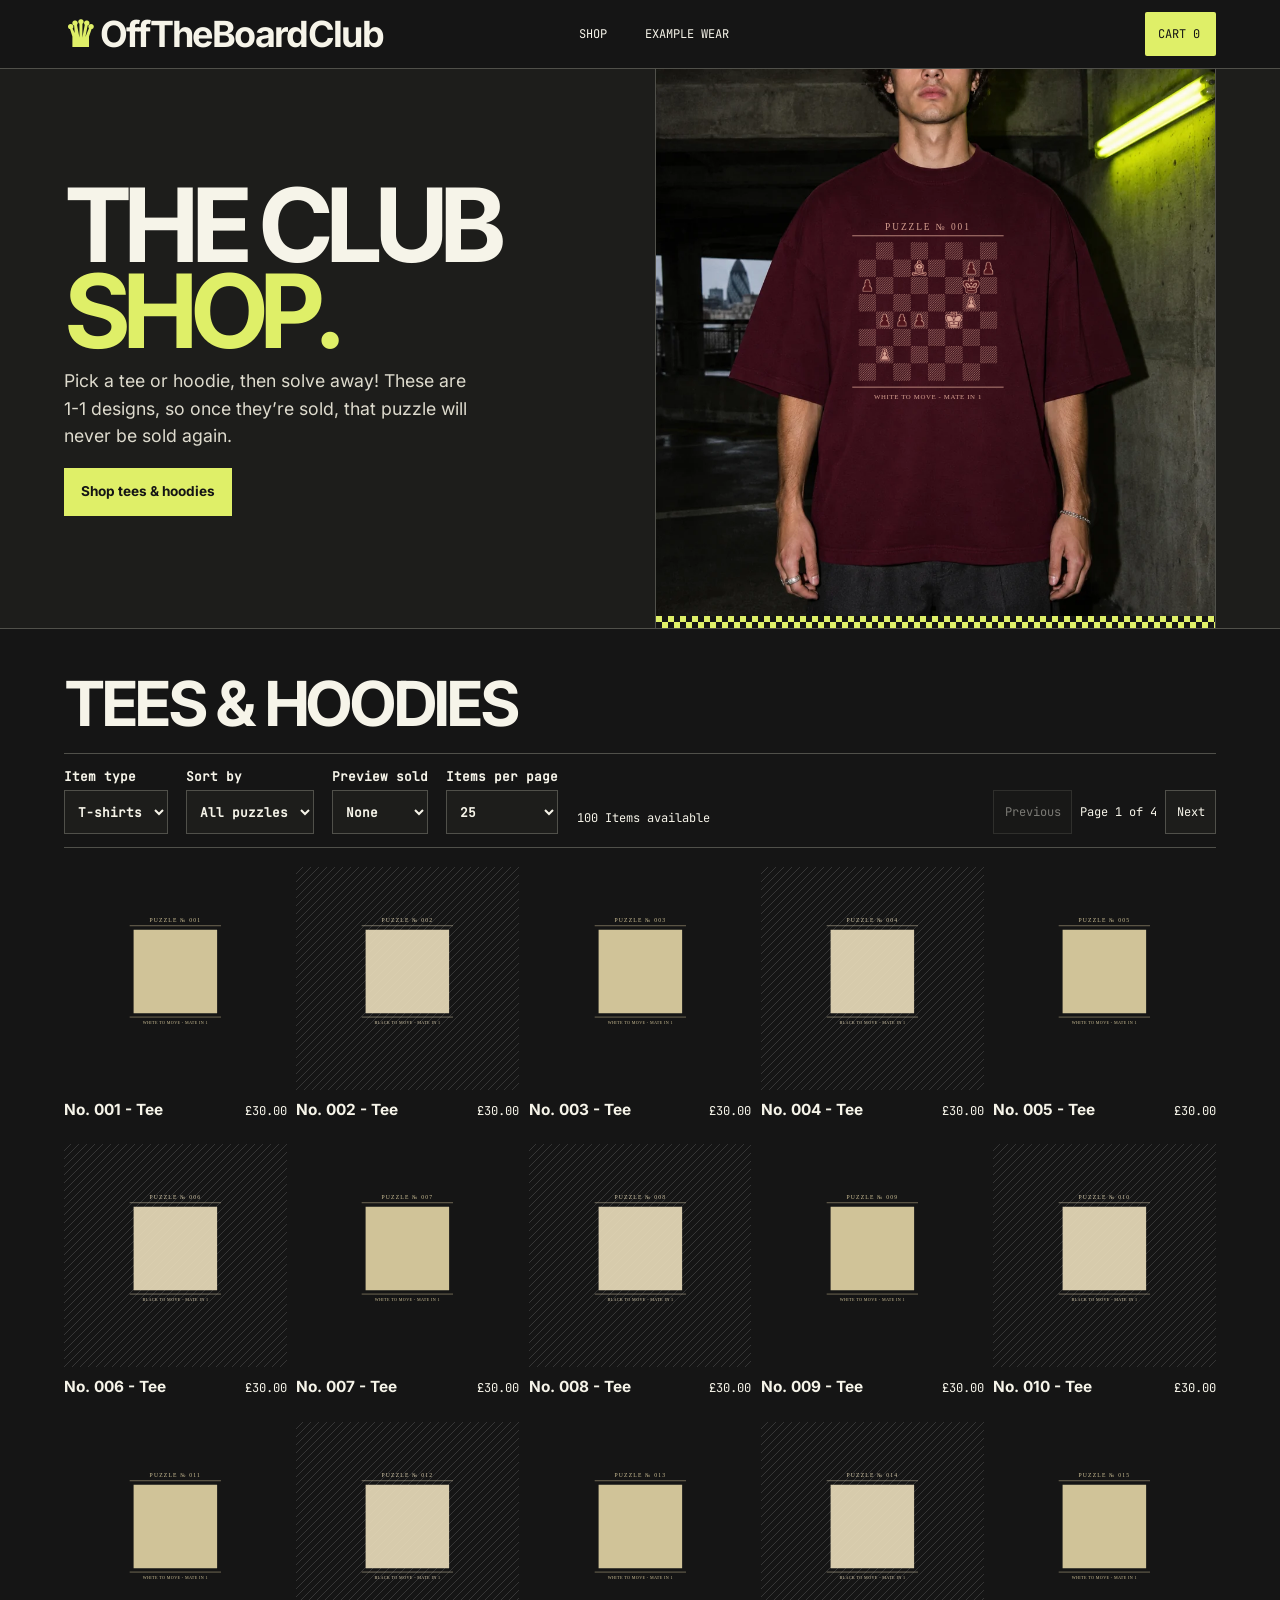
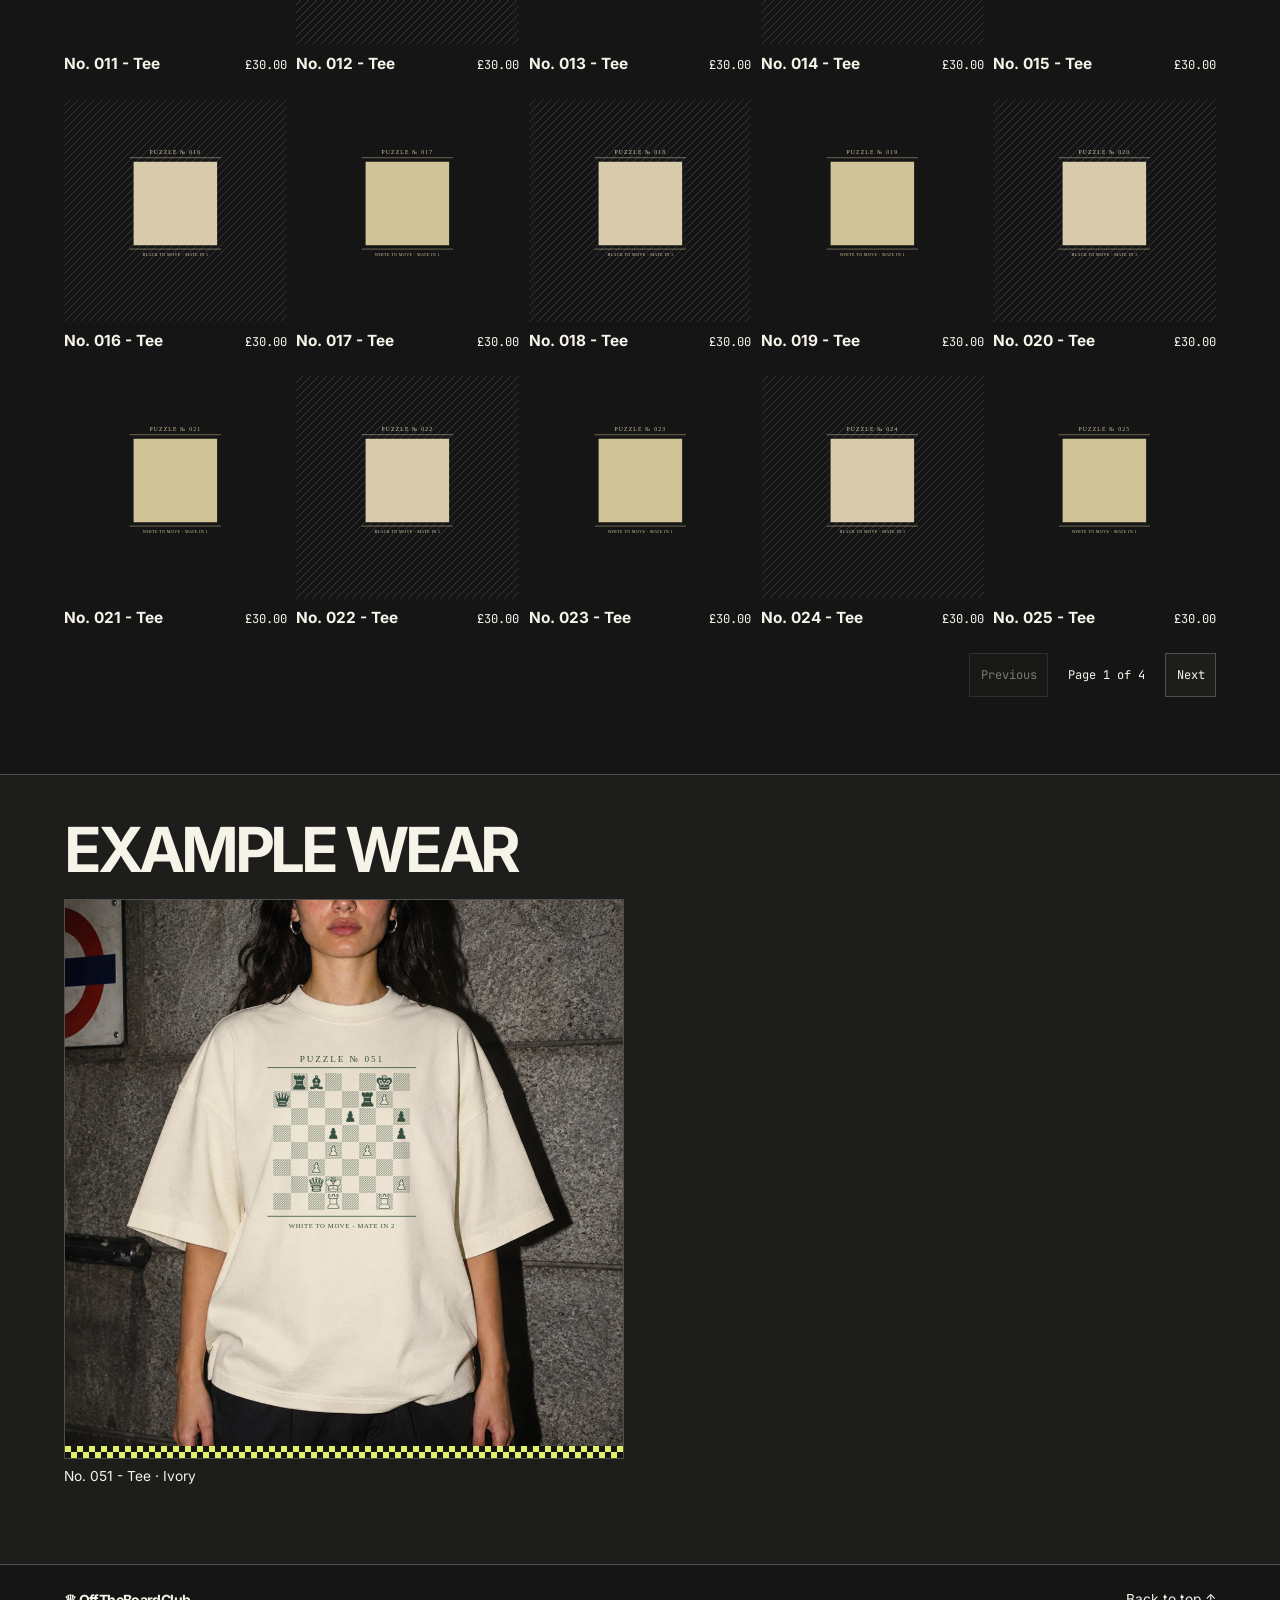
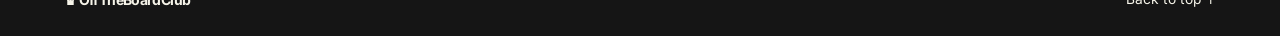
==== commit 535d6996: "Right-align bottom catalogue pagination" ====
--- a/index.html
+++ b/index.html
@@ -7,7 +7,7 @@
   <title>The Club Shop — OffTheBoardClub</title>
   <link rel="stylesheet" href="store.css?v=17">
   <link rel="stylesheet" href="editions.css?v=31">
-  <link rel="stylesheet" href="streetwear.css?v=29">
+  <link rel="stylesheet" href="streetwear.css?v=30">
   <script defer src="catalog.js?v=56"></script>
   <script defer src="store.js?v=60"></script>
   <script defer src="editions.js?v=62"></script>
--- a/streetwear.css
+++ b/streetwear.css
@@ -214,7 +214,7 @@
 .streetwear .catalogue-pages:not([hidden]) {
   display: flex;
   align-items: center;
-  justify-content: center;
+  justify-content: flex-end;
   gap: clamp(.5rem, 2vw, 1.25rem);
   margin-top: 1.5rem;
   font: .75rem var(--mono);
@@ -223,7 +223,6 @@
   margin-inline-start: 0;
 }
 .streetwear .catalogue-pages--top:not([hidden]) {
-  justify-content: flex-end;
   gap: .5rem;
   margin: 0;
   margin-inline-start: auto;
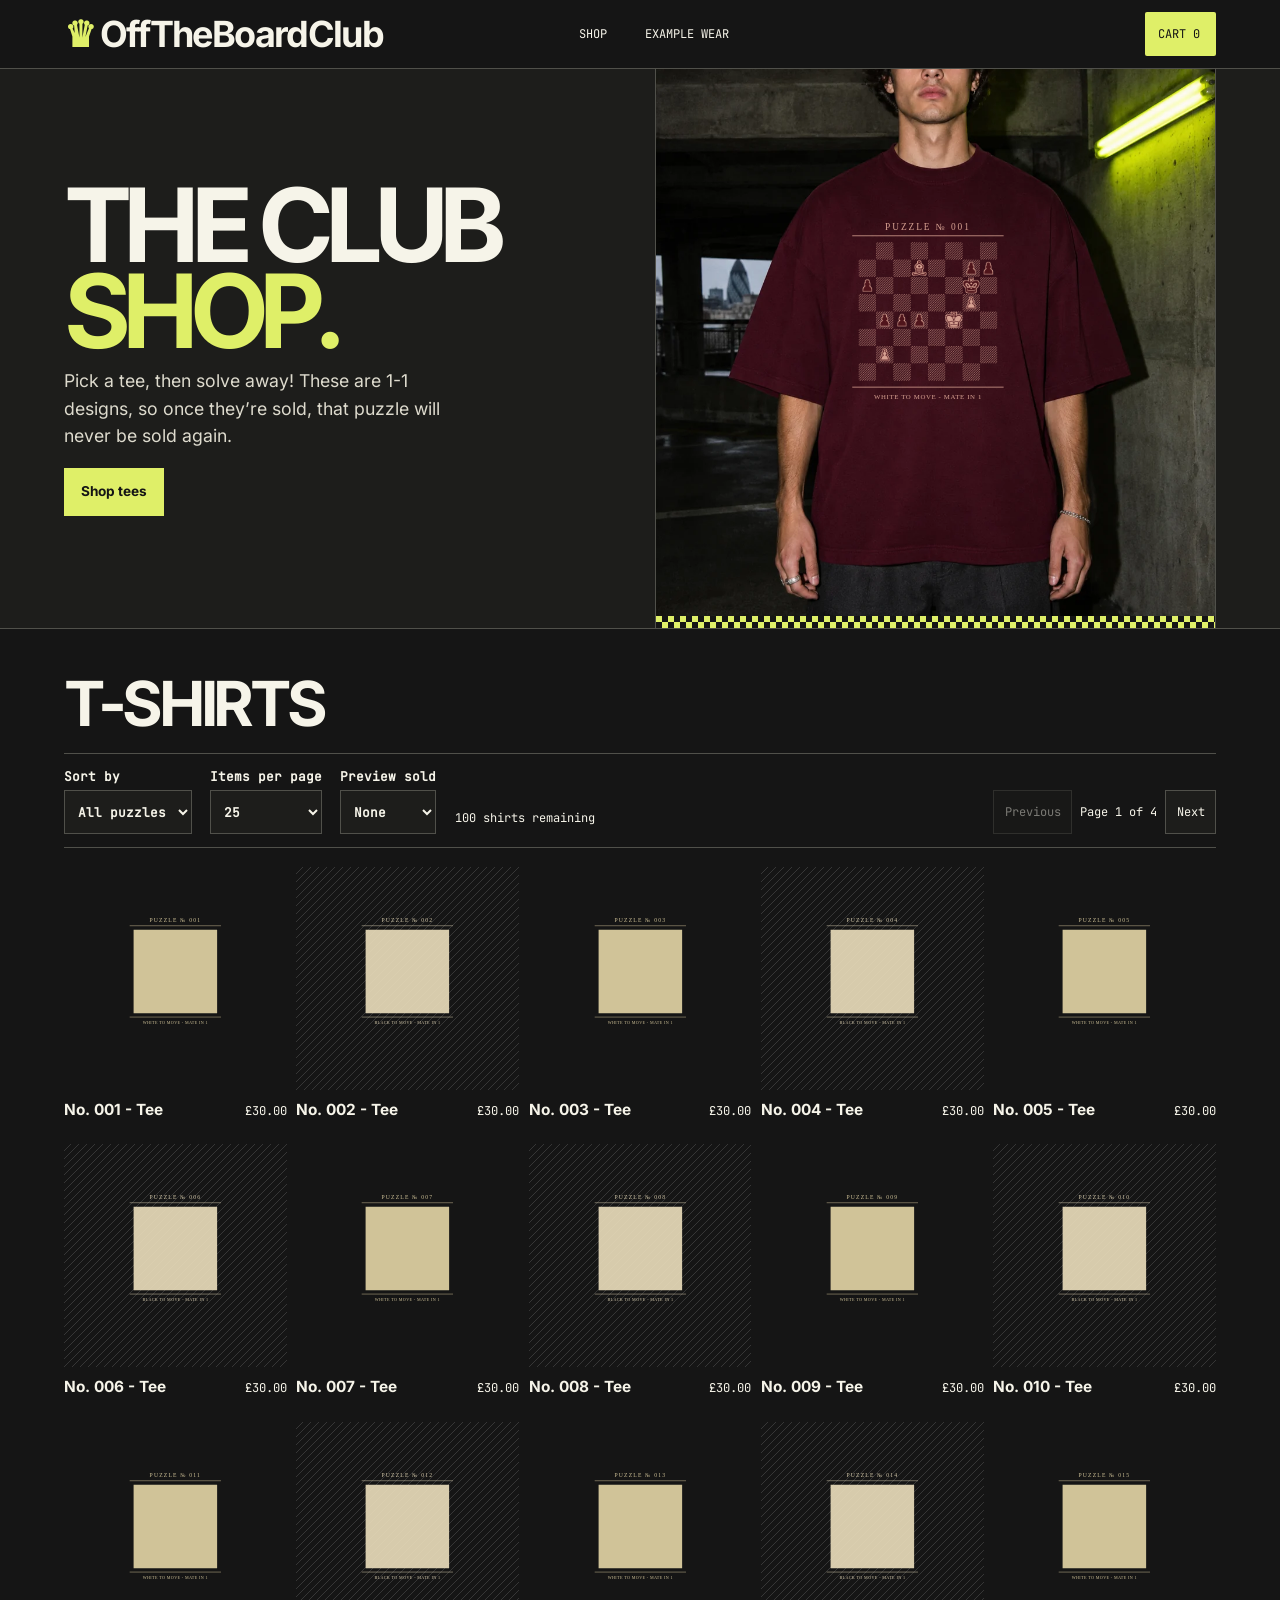
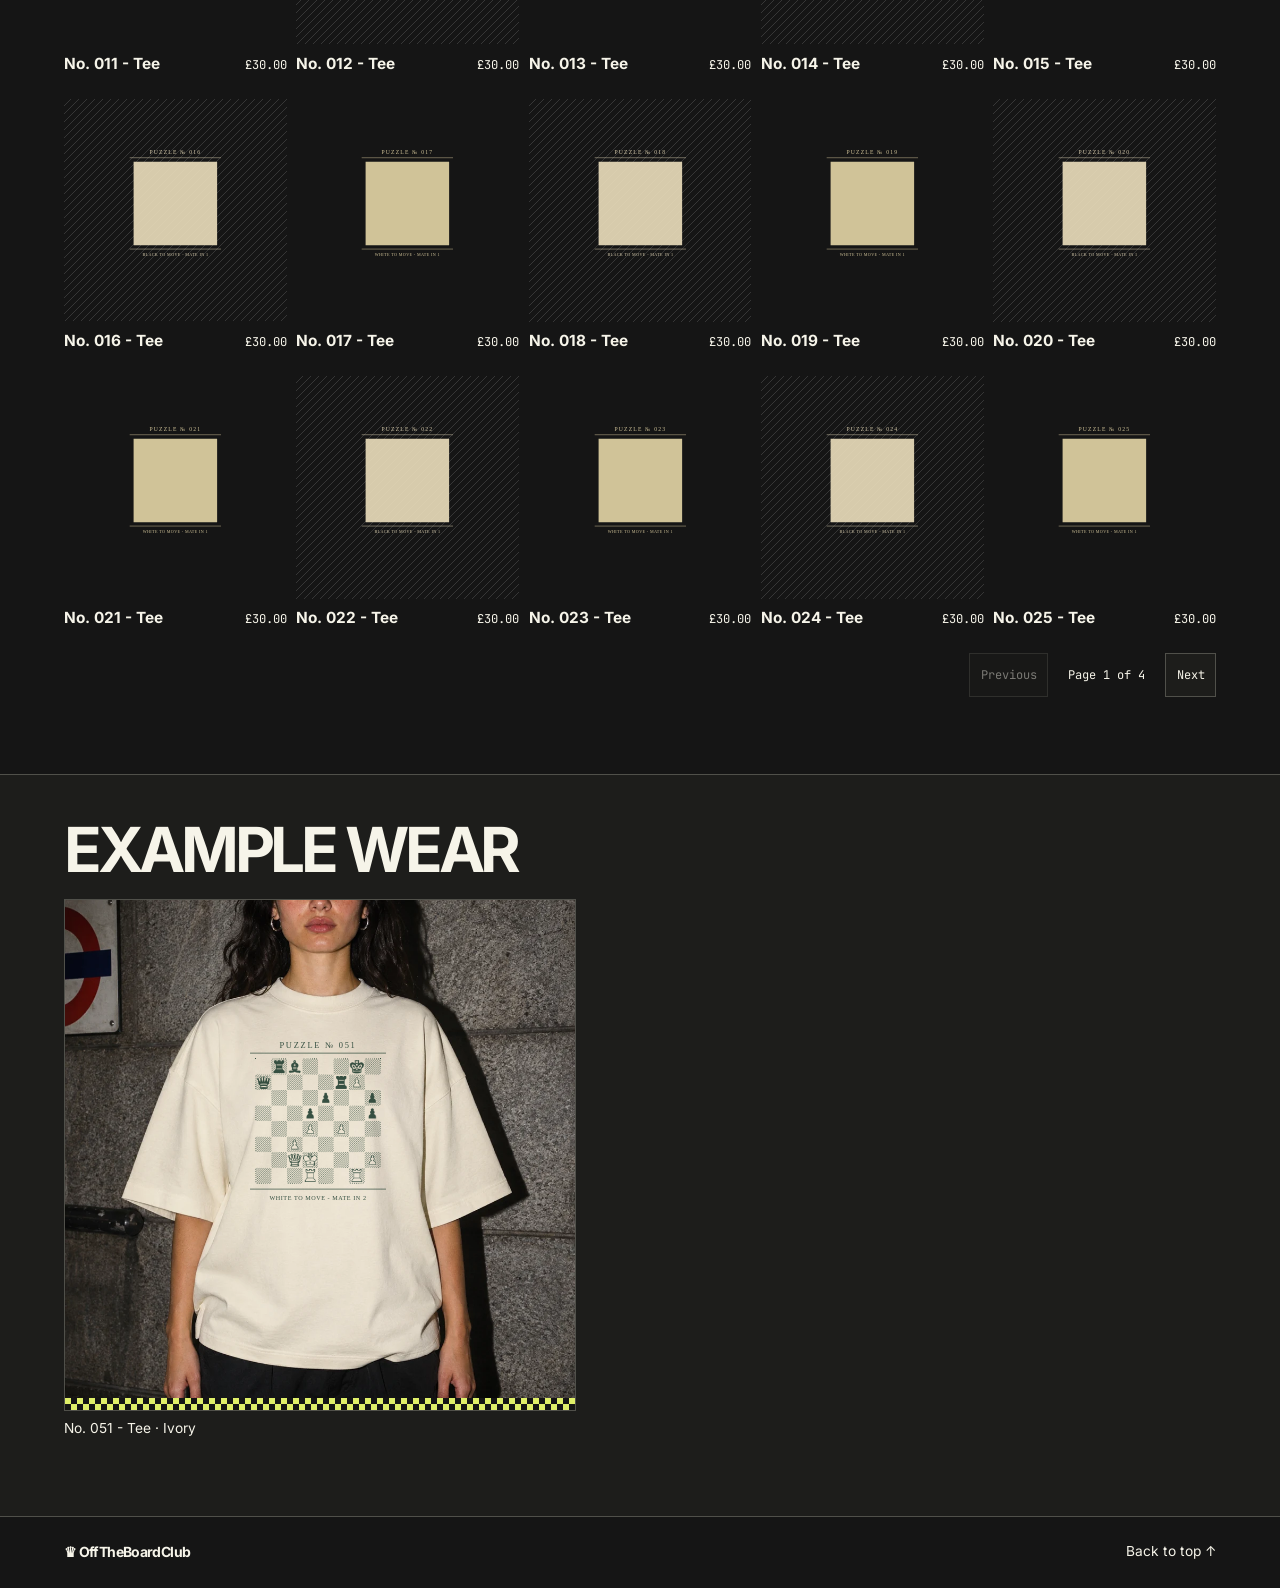
==== commit 7b127e80: "Make the storefront tee-only and tidy mobile controls" ====
--- a/index.html
+++ b/index.html
@@ -3,14 +3,14 @@
 <head>
   <meta charset="utf-8">
   <meta name="viewport" content="width=device-width, initial-scale=1, viewport-fit=cover">
-  <meta name="description" content="OffTheBoardClub puzzle tees, hoodies, and an interactive chess puzzle.">
+  <meta name="description" content="OffTheBoardClub puzzle T-shirts with interactive chess puzzles.">
   <title>The Club Shop — OffTheBoardClub</title>
   <link rel="stylesheet" href="store.css?v=17">
   <link rel="stylesheet" href="editions.css?v=31">
-  <link rel="stylesheet" href="streetwear.css?v=30">
+  <link rel="stylesheet" href="streetwear.css?v=31">
   <script defer src="catalog.js?v=56"></script>
-  <script defer src="store.js?v=60"></script>
-  <script defer src="editions.js?v=62"></script>
+  <script defer src="store.js?v=63"></script>
+  <script defer src="editions.js?v=63"></script>
 </head>
 <body class="postal streetwear" data-edition="club-shop">
 <svg class="print-ink-definitions" aria-hidden="true" width="0" height="0">
@@ -23,10 +23,6 @@
     <filter id="print-ink-clay" x="0" y="0" width="100%" height="100%" color-interpolation-filters="sRGB"><feColorMatrix type="matrix" values="0 0 0 0 1.0000 0 0 0 0 0.9725 0 0 0 0 0.9216 -.2126 -.7152 -.0722 0 1"/></filter>
     <filter id="print-ink-oatmeal" x="0" y="0" width="100%" height="100%" color-interpolation-filters="sRGB"><feColorMatrix type="matrix" values="0 0 0 0 0.3373 0 0 0 0 0.2000 0 0 0 0 0.1608 -.2126 -.7152 -.0722 0 1"/></filter>
     <filter id="print-ink-coffee" x="0" y="0" width="100%" height="100%" color-interpolation-filters="sRGB"><feColorMatrix type="matrix" values="0 0 0 0 0.9059 0 0 0 0 0.7451 0 0 0 0 0.5176 -.2126 -.7152 -.0722 0 1"/></filter>
-    <filter id="print-ink-hoodie-black" x="0" y="0" width="100%" height="100%" color-interpolation-filters="sRGB"><feColorMatrix type="matrix" values="0 0 0 0 0.9255 0 0 0 0 0.8745 0 0 0 0 0.7412 -.2126 -.7152 -.0722 0 1"/></filter>
-    <filter id="print-ink-hoodie-oxblood" x="0" y="0" width="100%" height="100%" color-interpolation-filters="sRGB"><feColorMatrix type="matrix" values="0 0 0 0 0.9098 0 0 0 0 0.6941 0 0 0 0 0.6235 -.2126 -.7152 -.0722 0 1"/></filter>
-    <filter id="print-ink-hoodie-forest" x="0" y="0" width="100%" height="100%" color-interpolation-filters="sRGB"><feColorMatrix type="matrix" values="0 0 0 0 0.8980 0 0 0 0 0.8392 0 0 0 0 0.6549 -.2126 -.7152 -.0722 0 1"/></filter>
-    <filter id="print-ink-hoodie-oatmeal" x="0" y="0" width="100%" height="100%" color-interpolation-filters="sRGB"><feColorMatrix type="matrix" values="0 0 0 0 0.3373 0 0 0 0 0.2000 0 0 0 0 0.1608 -.2126 -.7152 -.0722 0 1"/></filter>
   </defs>
 </svg>
 <a class="skip" href="#main">Skip to content</a>
@@ -42,8 +38,8 @@
     <section class="edition-hero shop-hero" aria-labelledby="heading">
       <div class="edition-copy">
         <h1 id="heading"><span>The Club</span> <span>Shop.</span></h1>
-        <p>Pick a tee or hoodie, then solve away! These are 1-1 designs, so once they’re sold, that puzzle will never be sold again.</p>
-        <a class="button" href="#collection">Shop tees &amp; hoodies</a>
+        <p>Pick a tee, then solve away! These are 1-1 designs, so once they’re sold, that puzzle will never be sold again.</p>
+        <a class="button" href="#collection">Shop tees</a>
       </div>
       <figure><a class="puzzle-photo-link" href="puzzle/index.html?puzzle=001&amp;product=queen" aria-label="View No. 001 - Tee, Oxblood"><svg class="tee-preview" role="img" aria-label="No. 001 - Tee in Oxblood on a model: White to move · mate in 1, Puzzle ledger" viewBox="0 0 512 512" width="512" height="512">
     <image href="assets/streetwear-oxblood.webp" width="512" height="512"/>
@@ -61,13 +57,12 @@
   </svg></a></figure>
     </section>
     <section class="collection" id="collection">
-      <header class="section-header"><h2 id="catalogue-title" tabindex="-1">Tees &amp; hoodies</h2></header>
+      <header class="section-header"><h2 id="catalogue-title" tabindex="-1">T-shirts</h2></header>
       <div class="catalog-tools" aria-label="Catalogue controls">
-        <label>Item type<select id="filter-garment"><option value="tee">T-shirts</option><option value="hoodie">Hoodies</option></select></label>
         <label>Sort by<select id="filter-mate"><option value="">All puzzles</option><option value="1">Mate in 1</option><option value="2">Mate in 2</option></select></label>
+        <label>Items per page<select id="catalog-page-size"><option value="25">25</option><option value="50">50</option><option value="100">100</option></select></label>
         <label>Preview sold<select id="preview-sold"><option value="">None</option></select></label>
-        <label>Items per page<select id="catalog-page-size"><option value="25">25</option><option value="50">50</option><option value="100">100</option></select></label>
-        <p id="catalog-count" role="status">100 Items available</p>
+        <p id="catalog-count" role="status">100 shirts remaining</p>
         <nav class="catalogue-pages catalogue-pages--top" data-catalog-pages aria-label="Catalogue pages above items" hidden>
           <button data-page-step="-1" type="button" aria-controls="products">Previous</button>
           <span data-catalog-page-status role="status"></span>
@@ -85,7 +80,6 @@
       <header class="section-header"><h2>Example wear</h2></header>
       <div class="lookbook-grid">
         <figure data-worn-look="streetwear-ivory"></figure>
-        <figure data-worn-look="streetwear-forest" data-hoodie-look hidden></figure>
       </div>
     </section>
   </main>
--- a/streetwear.css
+++ b/streetwear.css
@@ -153,7 +153,7 @@
   background: transparent;
 }
 
-[data-checker-products] .product:is([data-item="knight"], [data-item="hoodie-black"]) .product-photo {
+[data-checker-products] .product[data-item="knight"] .product-photo {
   background-image: var(--tile-lines);
 }
 
@@ -235,3 +235,17 @@
   background: var(--panel);
 }
 .streetwear .catalogue-pages button:hover:not(:disabled) { border-color: var(--accent); }
+
+.streetwear .lookbook-grid { grid-template-columns: minmax(0, 32rem); }
+
+@media (max-width: 600px) {
+  .streetwear .catalog-tools {
+    display: grid;
+    grid-template-columns: repeat(2, minmax(0, 1fr));
+    gap: .65rem;
+  }
+  .streetwear .catalog-tools label { min-width: 0; }
+  .streetwear .catalog-tools select { width: 100%; }
+  .streetwear .catalog-tools #catalog-count { margin: 0; text-align: end; align-self: center; }
+  .streetwear .catalogue-pages--top:not([hidden]) { grid-column: 1 / -1; }
+}
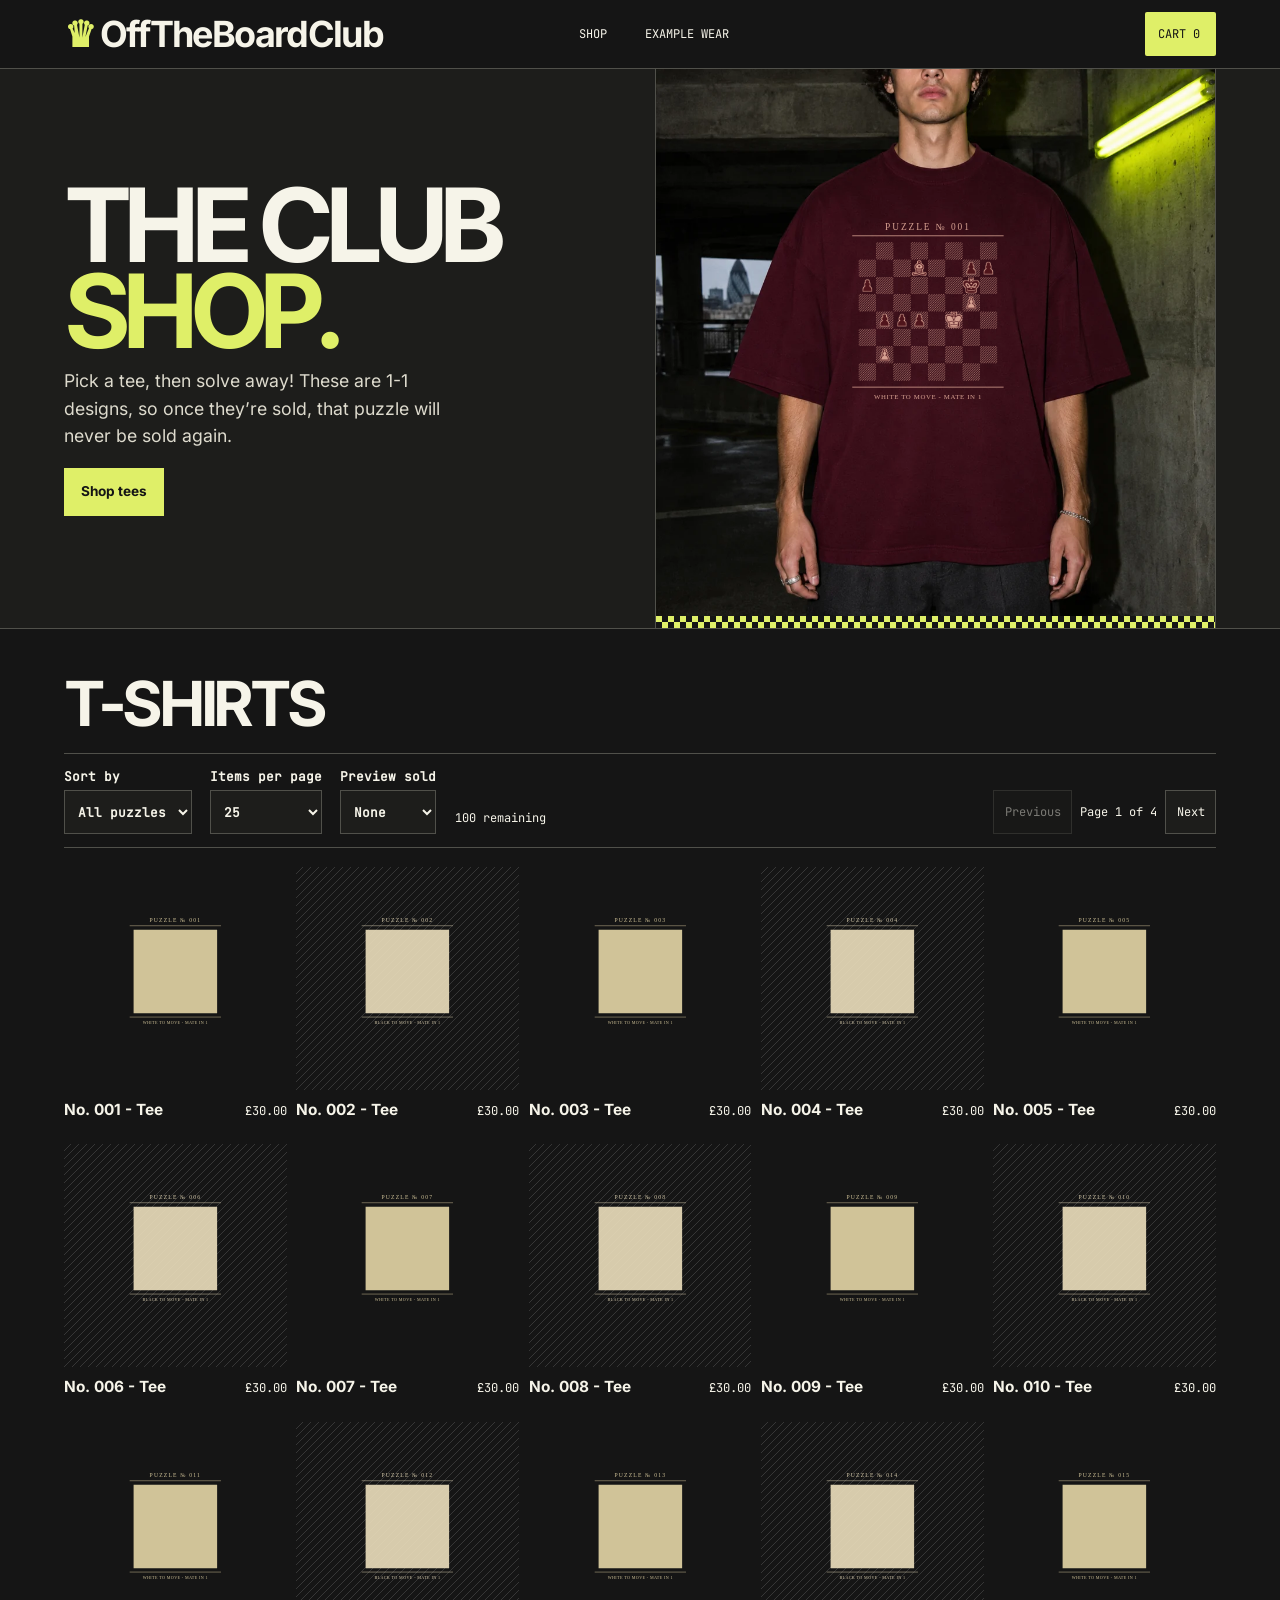
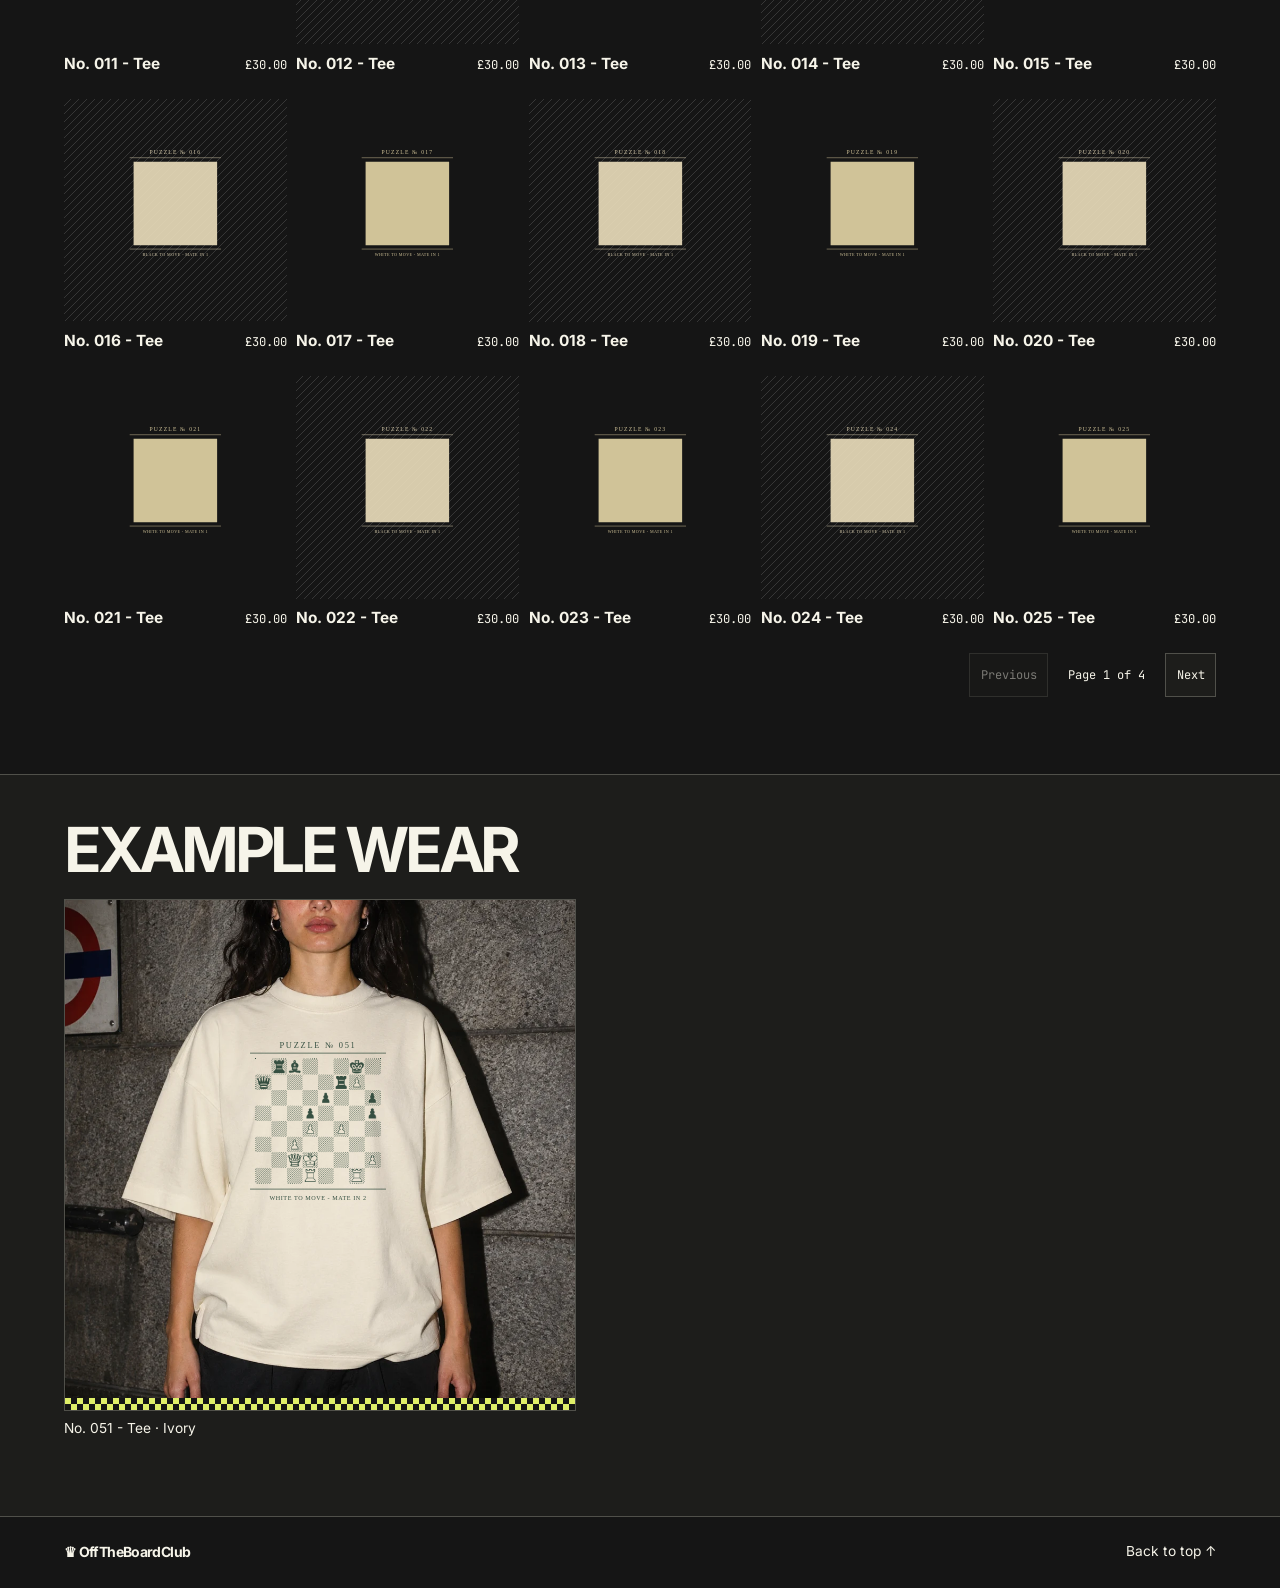
==== commit f4f383b1: "Shorten the catalogue availability label" ====
--- a/index.html
+++ b/index.html
@@ -10,7 +10,7 @@
   <link rel="stylesheet" href="streetwear.css?v=31">
   <script defer src="catalog.js?v=56"></script>
   <script defer src="store.js?v=63"></script>
-  <script defer src="editions.js?v=63"></script>
+  <script defer src="editions.js?v=64"></script>
 </head>
 <body class="postal streetwear" data-edition="club-shop">
 <svg class="print-ink-definitions" aria-hidden="true" width="0" height="0">
@@ -62,7 +62,7 @@
         <label>Sort by<select id="filter-mate"><option value="">All puzzles</option><option value="1">Mate in 1</option><option value="2">Mate in 2</option></select></label>
         <label>Items per page<select id="catalog-page-size"><option value="25">25</option><option value="50">50</option><option value="100">100</option></select></label>
         <label>Preview sold<select id="preview-sold"><option value="">None</option></select></label>
-        <p id="catalog-count" role="status">100 shirts remaining</p>
+        <p id="catalog-count" role="status">100 remaining</p>
         <nav class="catalogue-pages catalogue-pages--top" data-catalog-pages aria-label="Catalogue pages above items" hidden>
           <button data-page-step="-1" type="button" aria-controls="products">Previous</button>
           <span data-catalog-page-status role="status"></span>
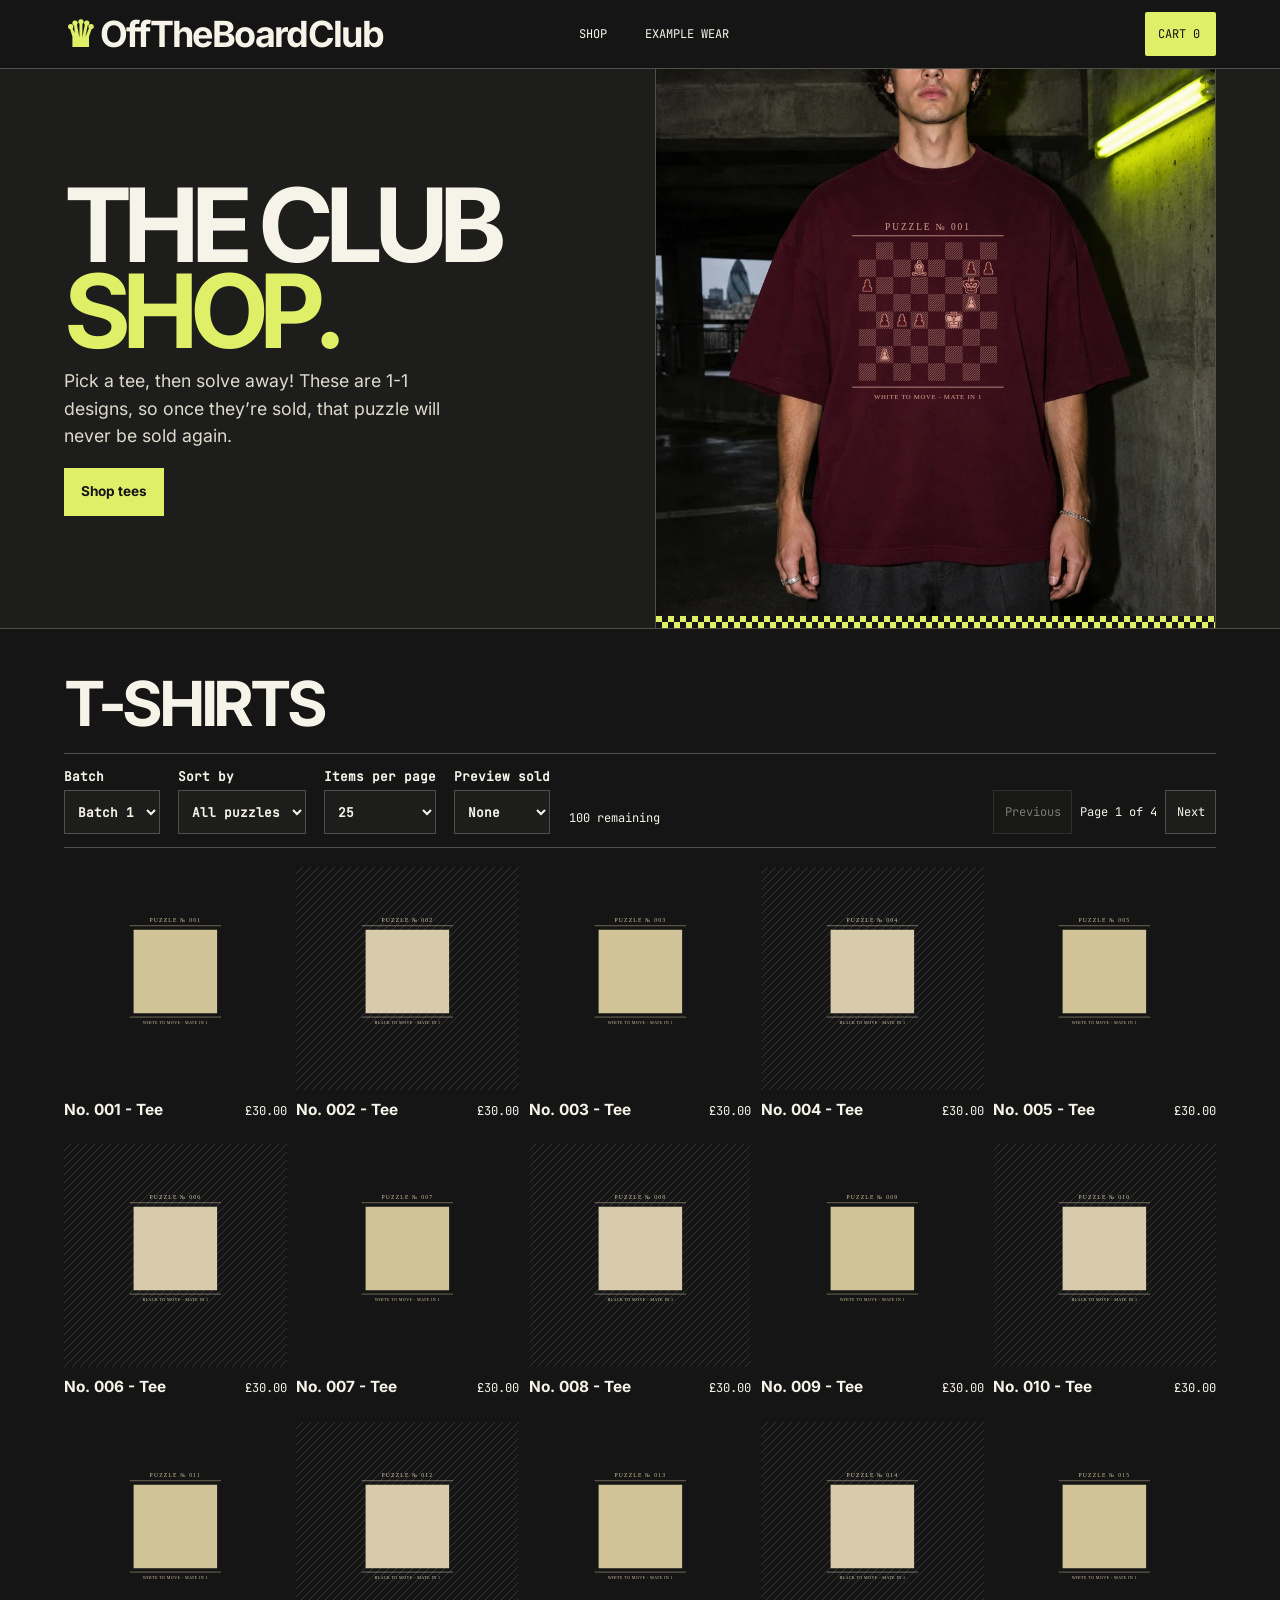
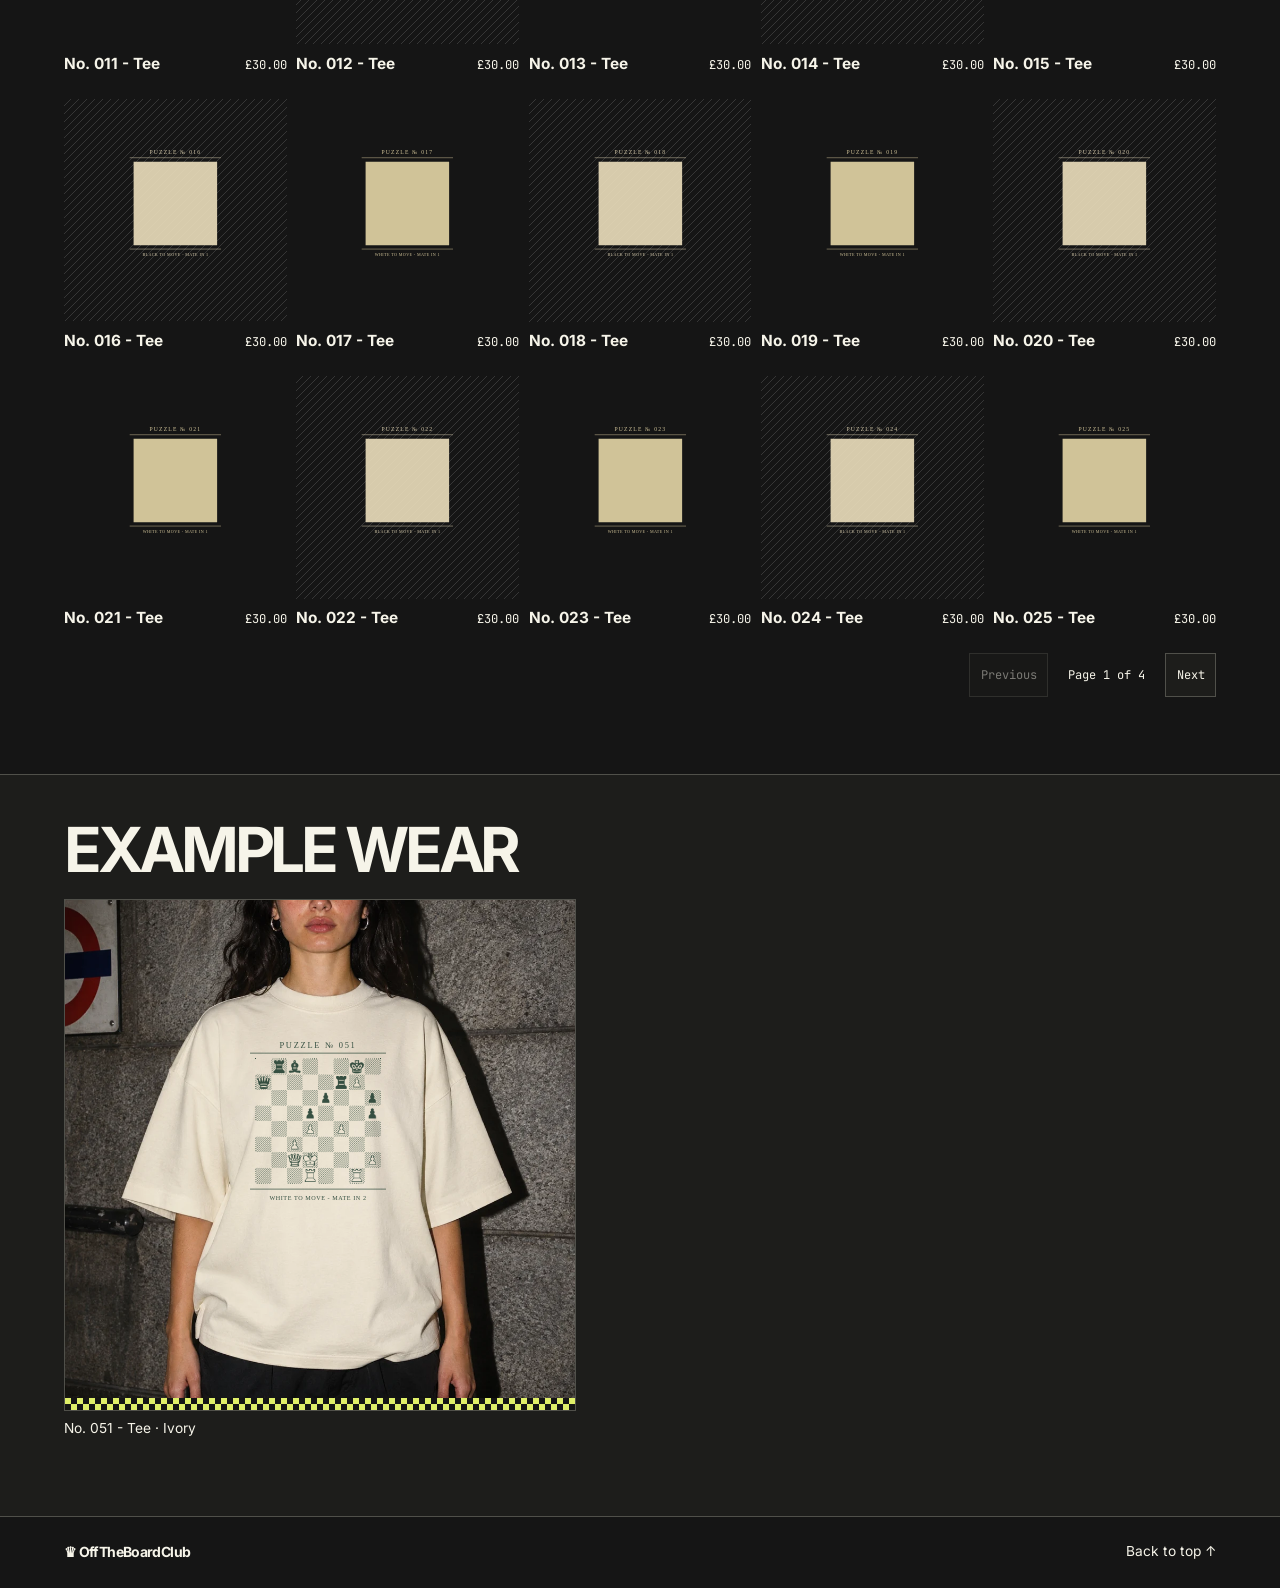
==== commit 68f65cd2: "Add the second batch of rated puzzle tees" ====
--- a/index.html
+++ b/index.html
@@ -8,9 +8,10 @@
   <link rel="stylesheet" href="store.css?v=17">
   <link rel="stylesheet" href="editions.css?v=31">
   <link rel="stylesheet" href="streetwear.css?v=31">
-  <script defer src="catalog.js?v=56"></script>
-  <script defer src="store.js?v=63"></script>
-  <script defer src="editions.js?v=64"></script>
+  <script defer src="catalog.js?v=65"></script>
+  <script defer src="puzzle-batch-2.js"></script>
+  <script defer src="store.js?v=65"></script>
+  <script defer src="editions.js?v=65"></script>
 </head>
 <body class="postal streetwear" data-edition="club-shop">
 <svg class="print-ink-definitions" aria-hidden="true" width="0" height="0">
@@ -59,6 +60,7 @@
     <section class="collection" id="collection">
       <header class="section-header"><h2 id="catalogue-title" tabindex="-1">T-shirts</h2></header>
       <div class="catalog-tools" aria-label="Catalogue controls">
+        <label>Batch<select id="filter-batch"><option value="1">Batch 1</option><option value="2">Batch 2</option></select></label>
         <label>Sort by<select id="filter-mate"><option value="">All puzzles</option><option value="1">Mate in 1</option><option value="2">Mate in 2</option></select></label>
         <label>Items per page<select id="catalog-page-size"><option value="25">25</option><option value="50">50</option><option value="100">100</option></select></label>
         <label>Preview sold<select id="preview-sold"><option value="">None</option></select></label>
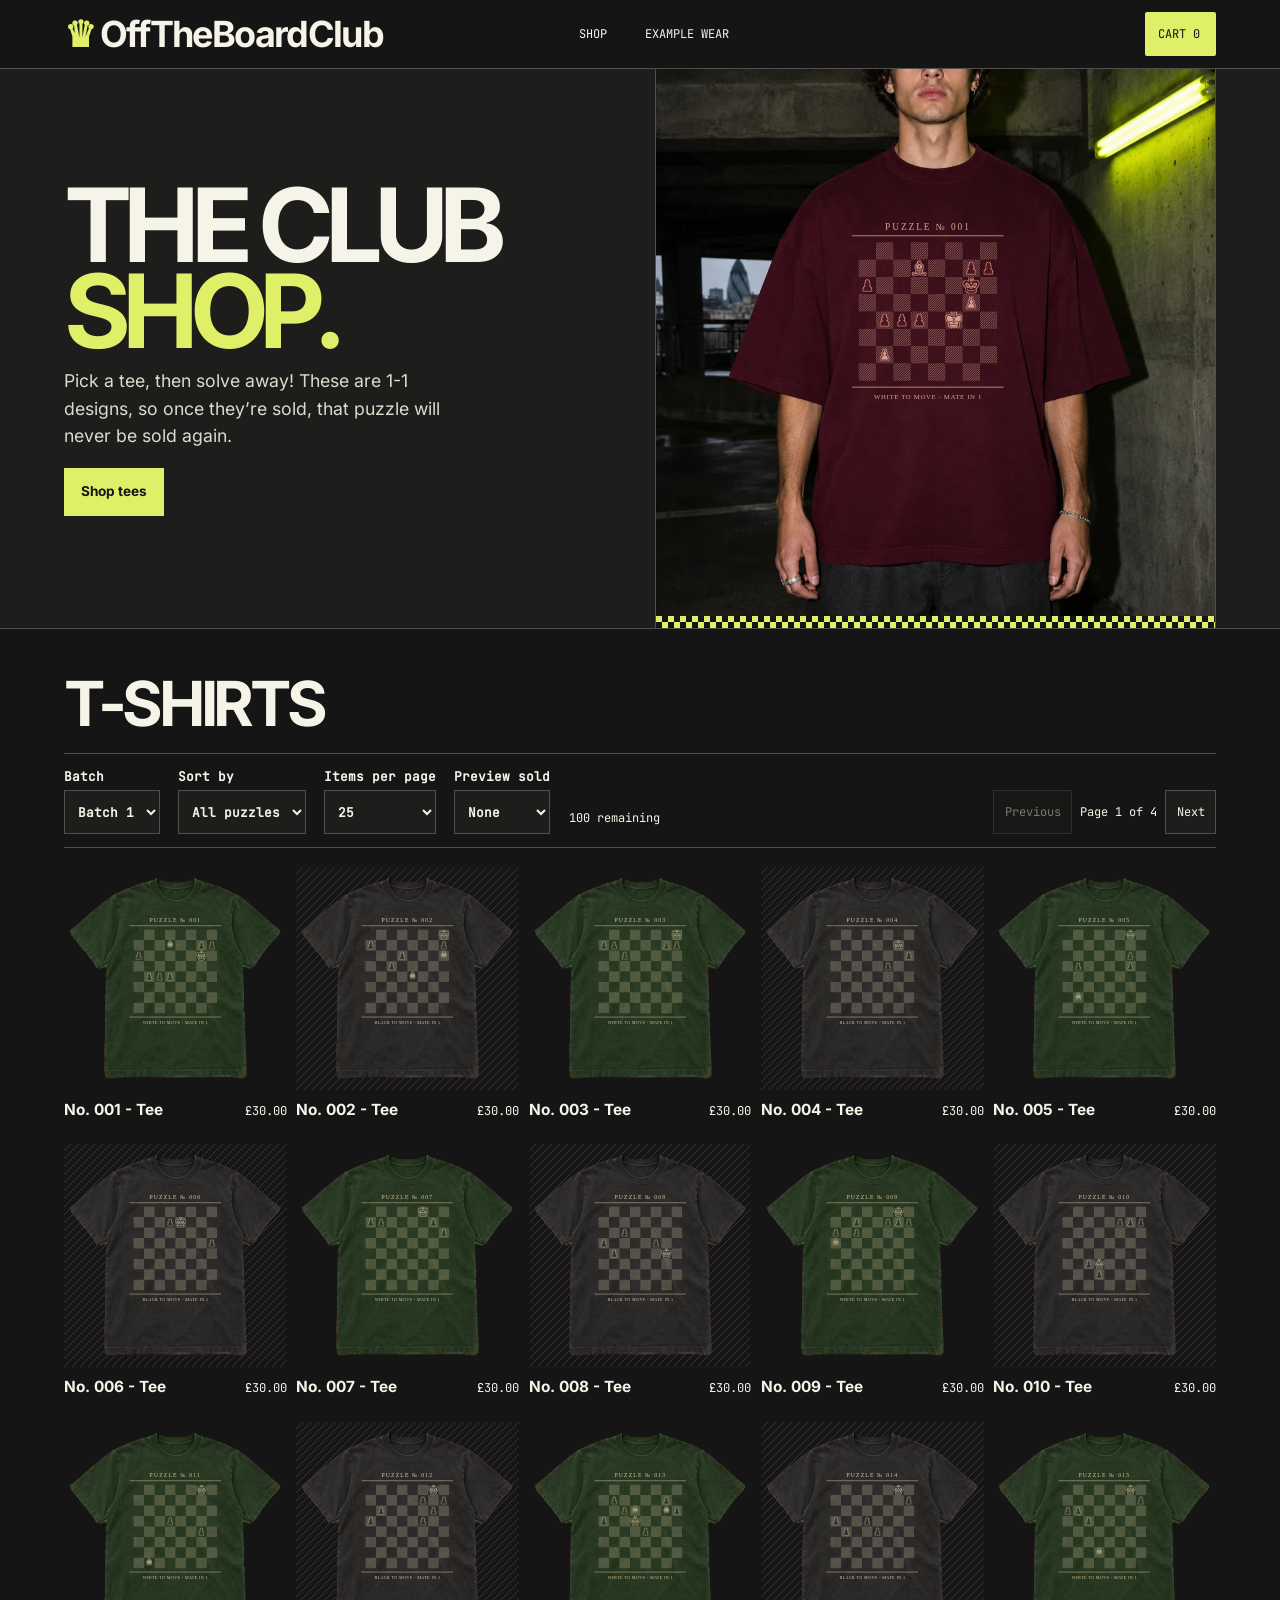
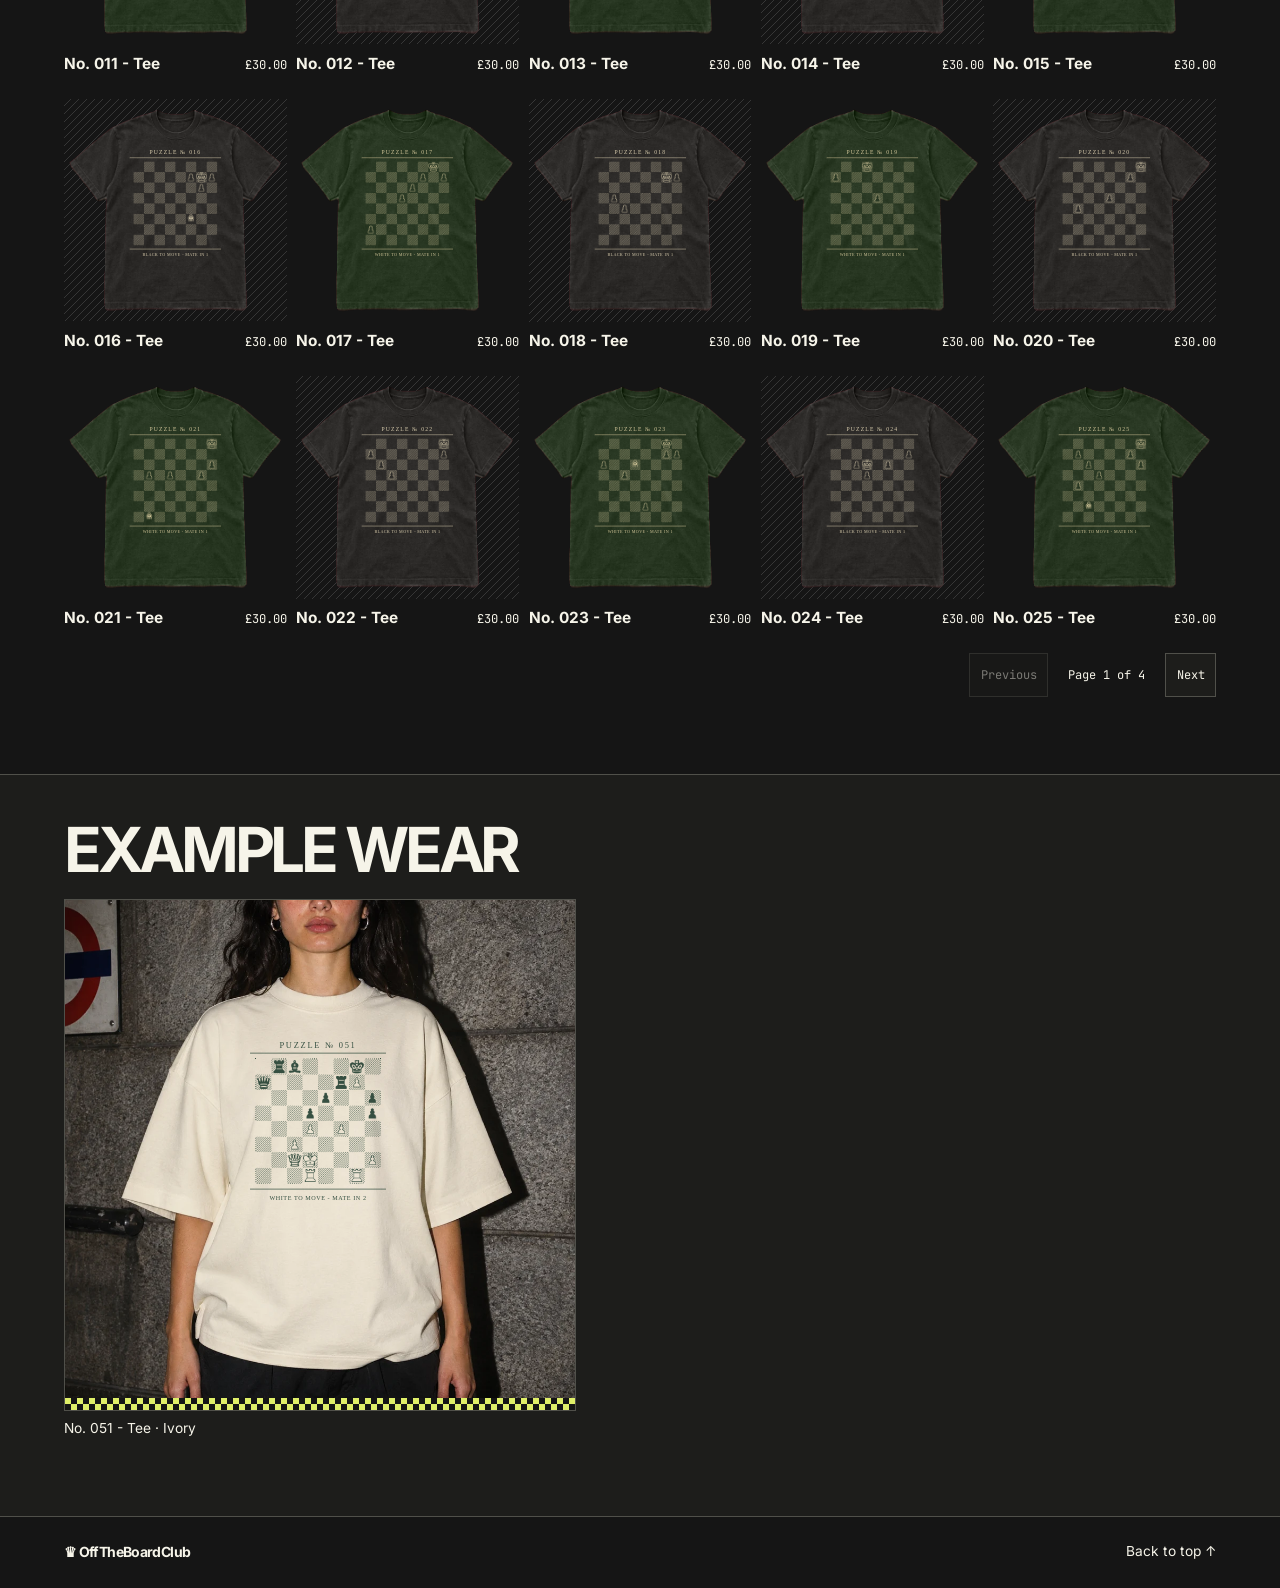
==== commit 69b97296: "Shuffle and renumber Batch 2 without difficulty labels" ====
--- a/index.html
+++ b/index.html
@@ -8,8 +8,8 @@
   <link rel="stylesheet" href="store.css?v=17">
   <link rel="stylesheet" href="editions.css?v=31">
   <link rel="stylesheet" href="streetwear.css?v=31">
-  <script defer src="catalog.js?v=65"></script>
-  <script defer src="puzzle-batch-2.js"></script>
+  <script defer src="catalog.js?v=66"></script>
+  <script defer src="puzzle-batch-2.js?v=66"></script>
   <script defer src="store.js?v=65"></script>
   <script defer src="editions.js?v=65"></script>
 </head>
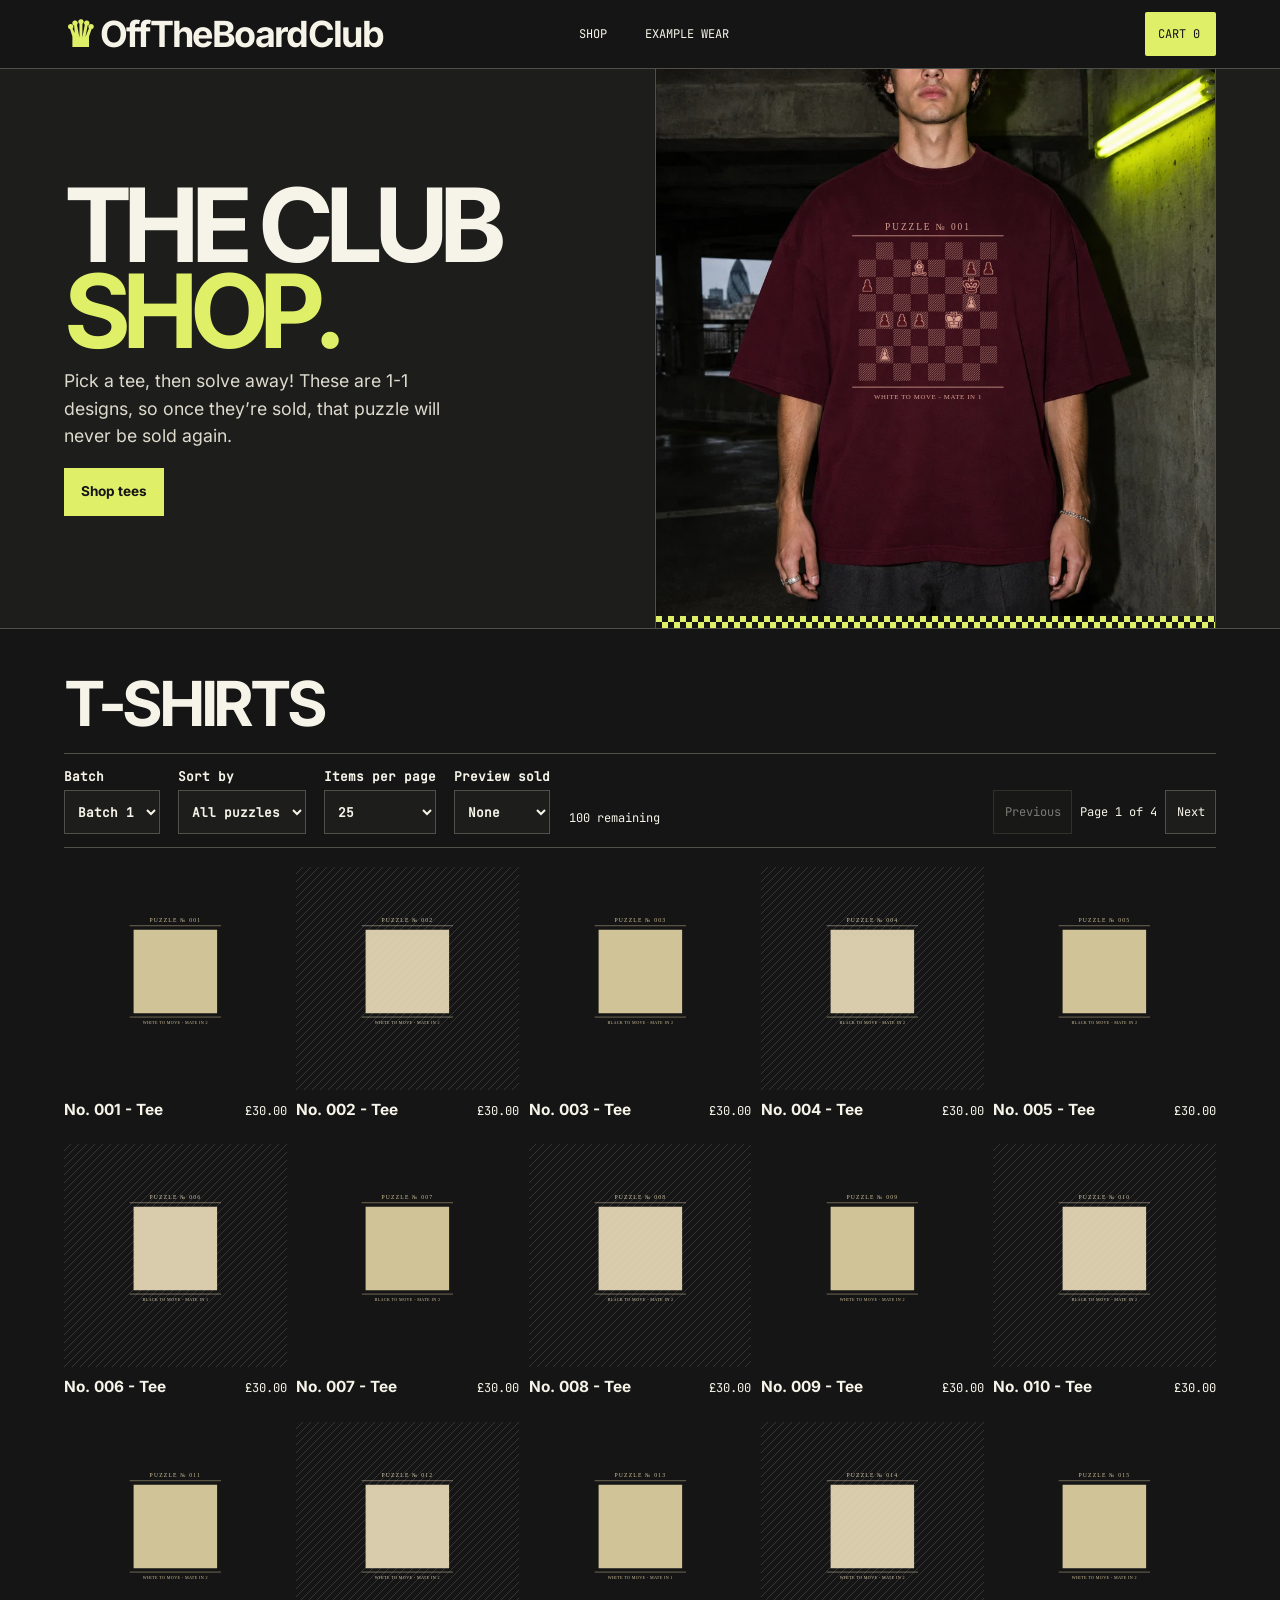
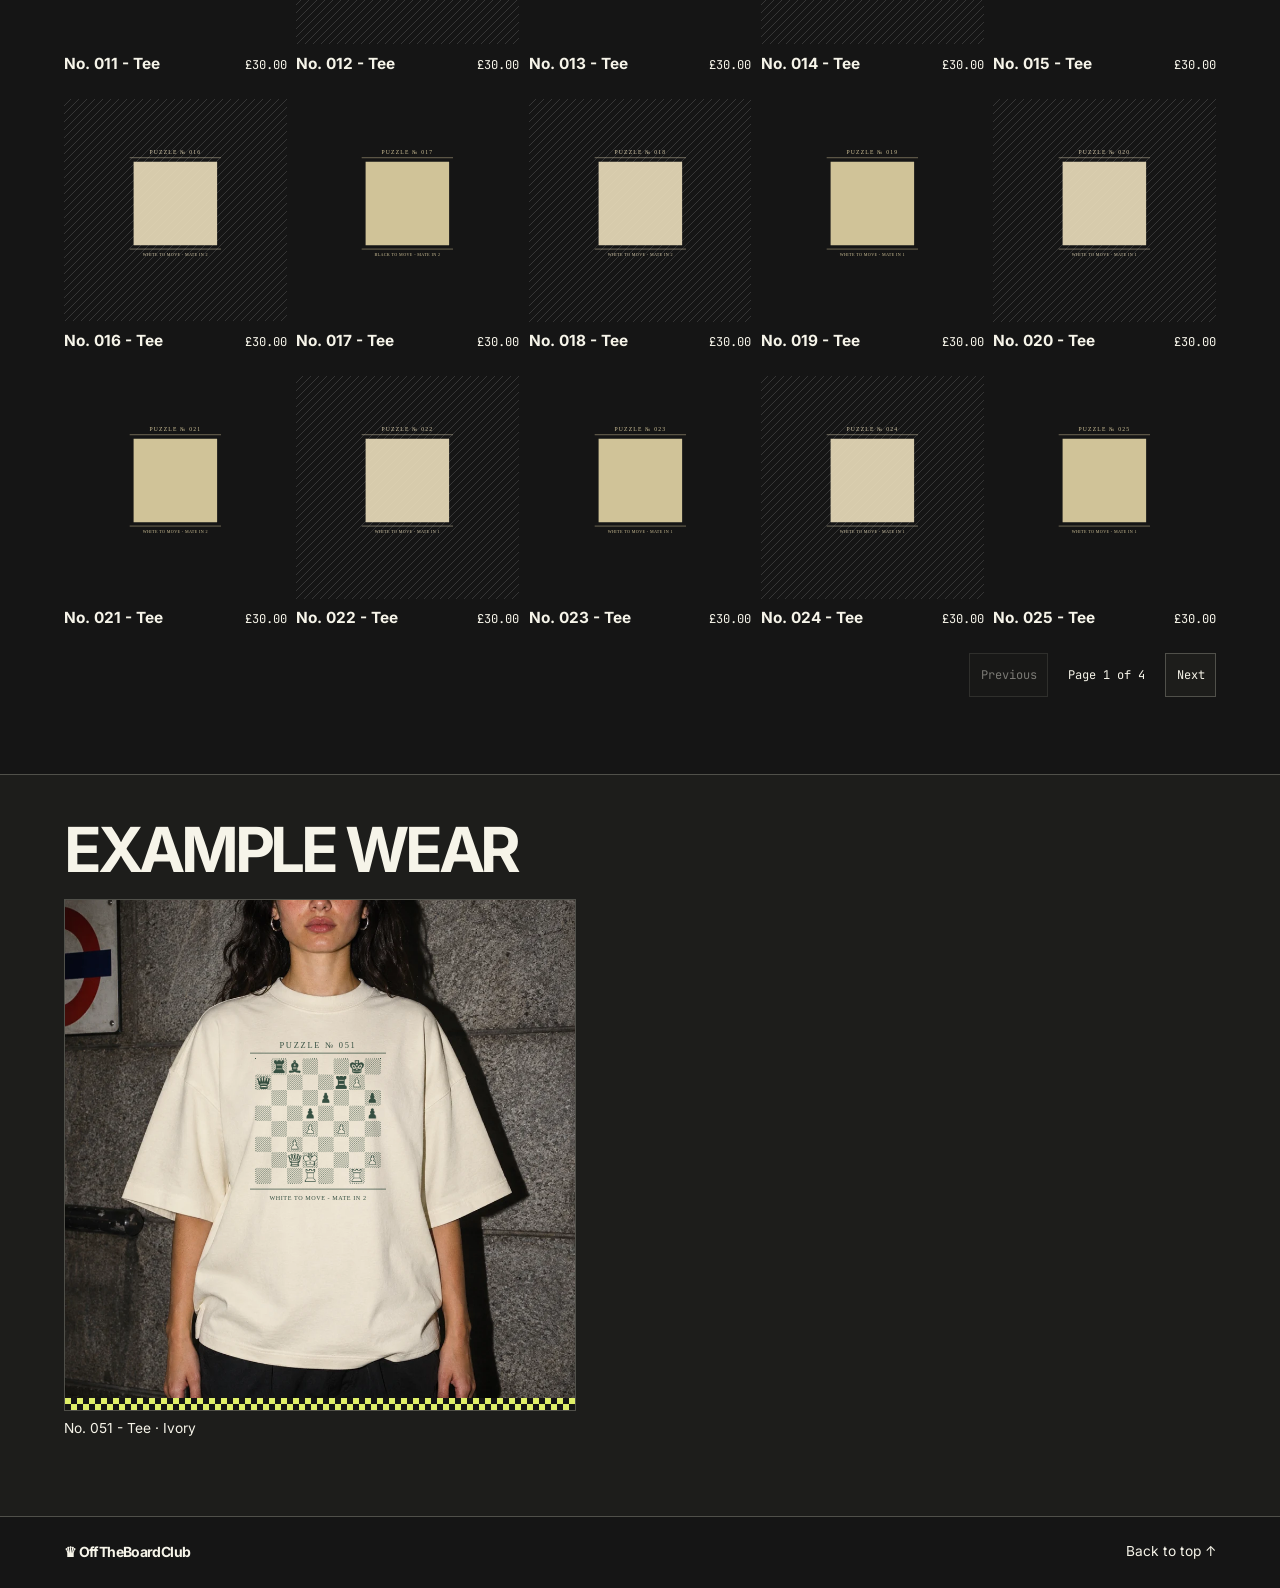
==== commit 681d0068: "Make the shuffled collection Batch 1" ====
--- a/index.html
+++ b/index.html
@@ -8,9 +8,9 @@
   <link rel="stylesheet" href="store.css?v=17">
   <link rel="stylesheet" href="editions.css?v=31">
   <link rel="stylesheet" href="streetwear.css?v=31">
-  <script defer src="catalog.js?v=66"></script>
+  <script defer src="catalog.js?v=67"></script>
   <script defer src="puzzle-batch-2.js?v=66"></script>
-  <script defer src="store.js?v=65"></script>
+  <script defer src="store.js?v=67"></script>
   <script defer src="editions.js?v=65"></script>
 </head>
 <body class="postal streetwear" data-edition="club-shop">
@@ -42,7 +42,7 @@
         <p>Pick a tee, then solve away! These are 1-1 designs, so once they’re sold, that puzzle will never be sold again.</p>
         <a class="button" href="#collection">Shop tees</a>
       </div>
-      <figure><a class="puzzle-photo-link" href="puzzle/index.html?puzzle=001&amp;product=queen" aria-label="View No. 001 - Tee, Oxblood"><svg class="tee-preview" role="img" aria-label="No. 001 - Tee in Oxblood on a model: White to move · mate in 1, Puzzle ledger" viewBox="0 0 512 512" width="512" height="512">
+      <figure><a class="puzzle-photo-link" href="puzzle/index.html?puzzle=001&amp;product=queen&amp;batch=2" aria-label="View No. 001 - Tee, Oxblood"><svg class="tee-preview" role="img" aria-label="No. 001 - Tee in Oxblood on a model: White to move · mate in 1, Puzzle ledger" viewBox="0 0 512 512" width="512" height="512">
     <image href="assets/streetwear-oxblood.webp" width="512" height="512"/>
     <g transform="translate(249 222) scale(.66) translate(-256 -240)">
       <svg x="160" y="144" width="192" height="192" viewBox="0 0 768 768" opacity=".9">
